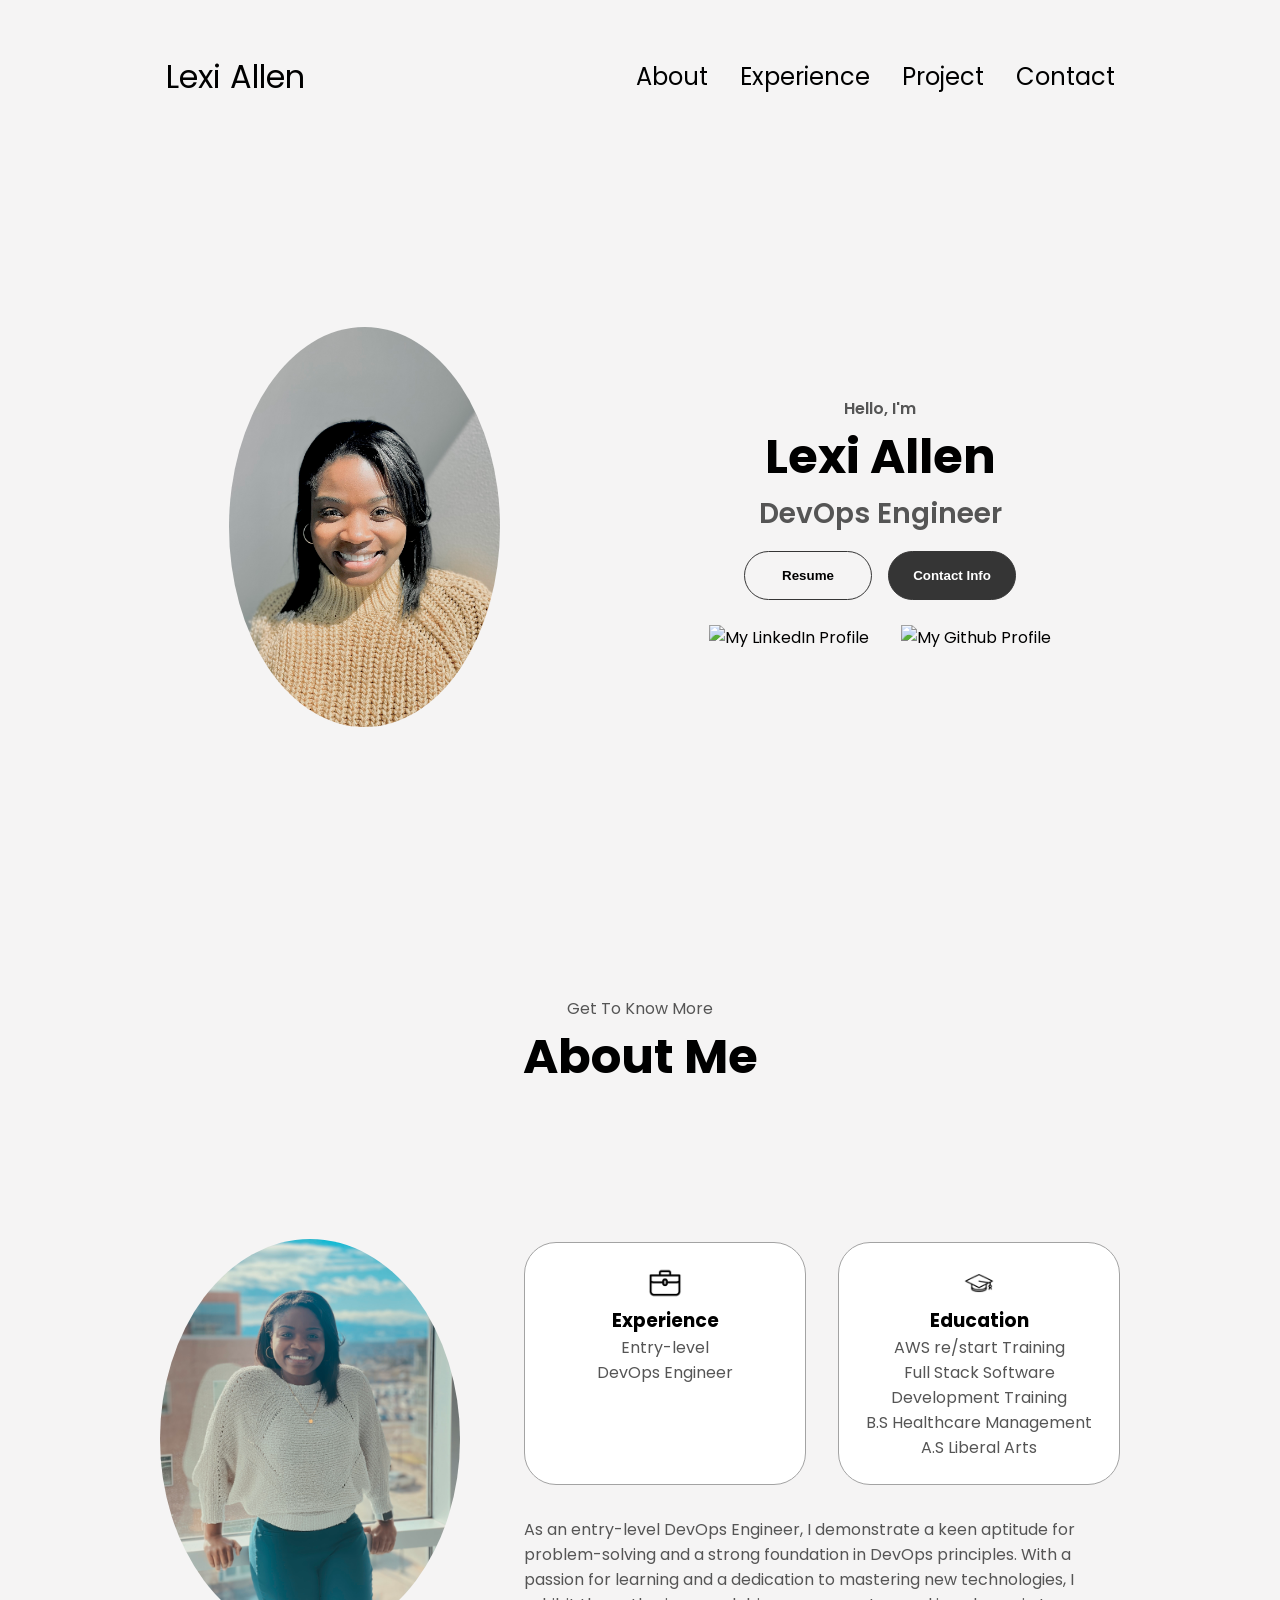
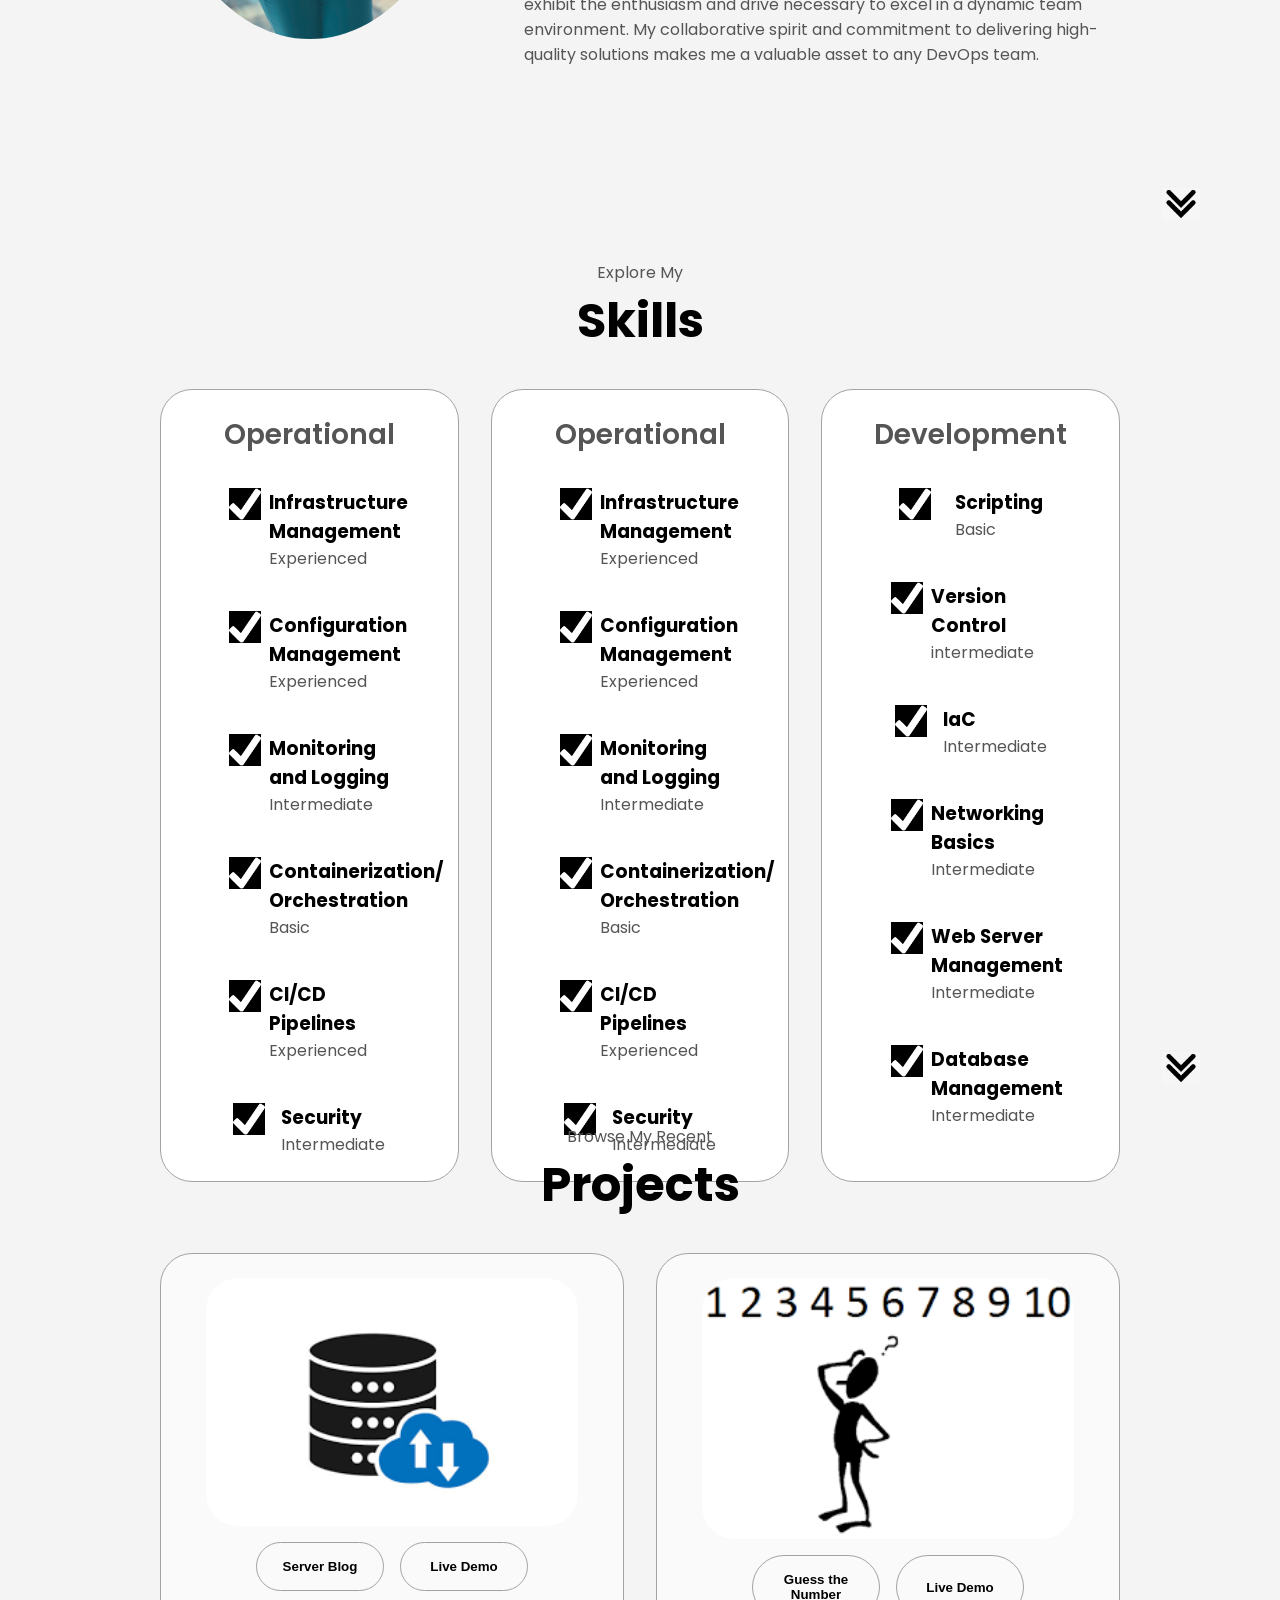
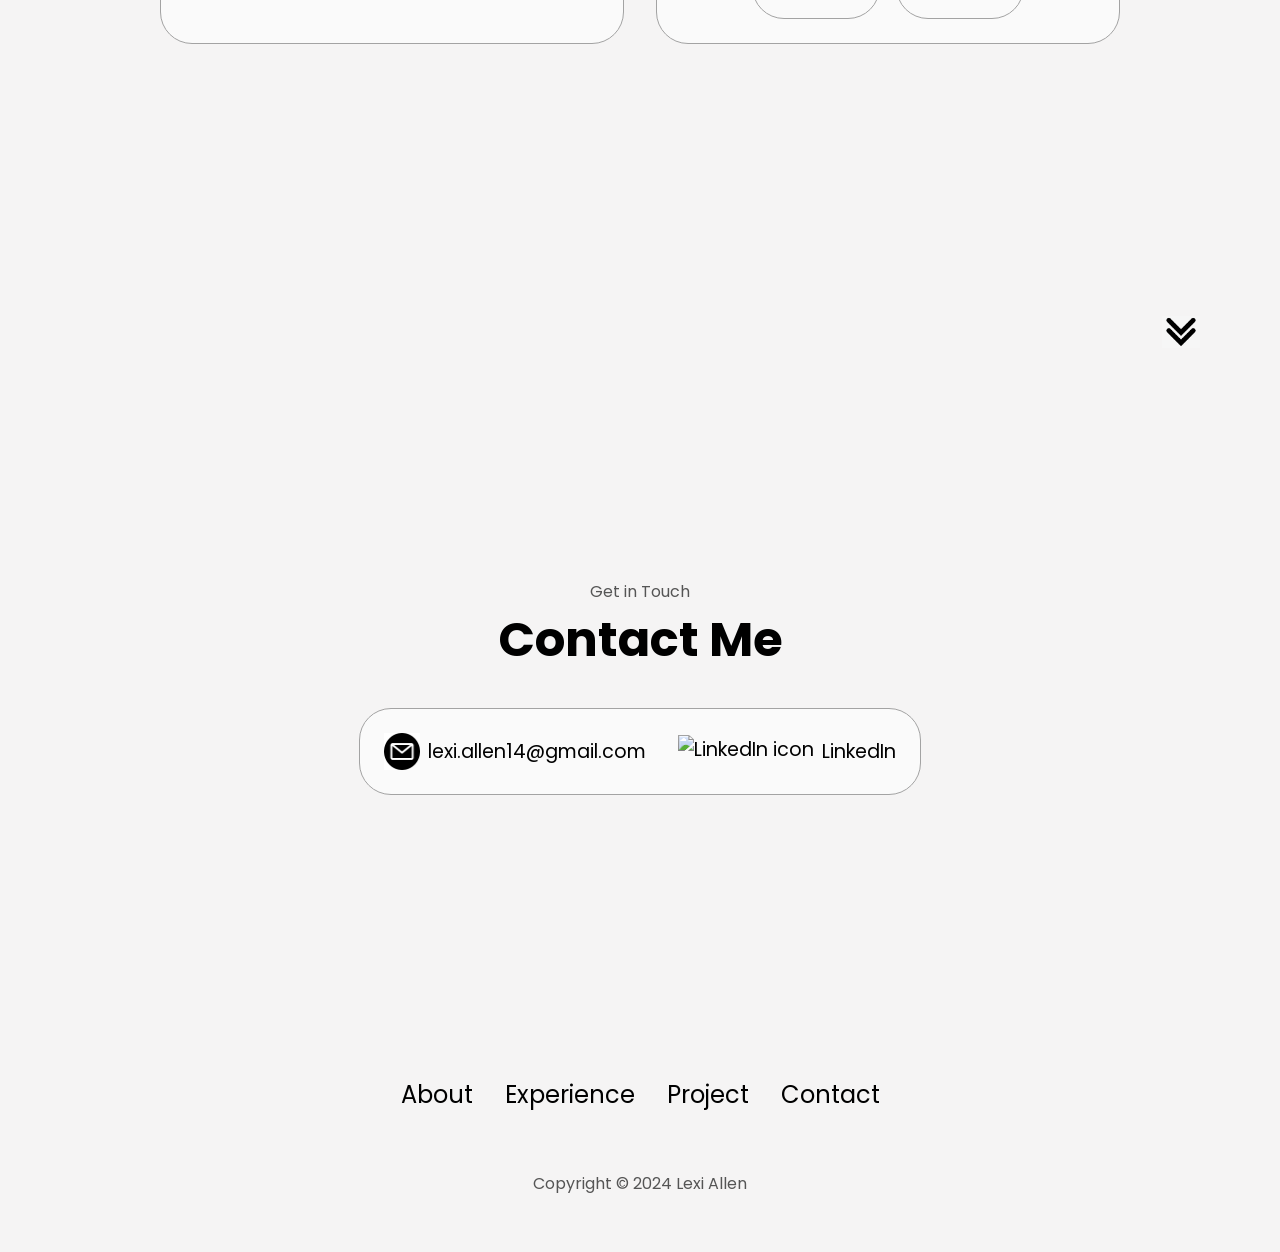
==== index.html @ 894e728f "Update index.html still updated skills" ====
<!DOCTYPE html>
<html lang="en">
<head>
    <meta charset="UTF-8">
    <meta name="viewport" content="width=device-width, initial-scale=1.0">
    <title>Lexi Portfolio</title>
    <link rel="stylesheet" href="./style.css">
    <link rel="stylesheet" href="./media-queries.css">

</head>
<body>
<nav id="desktop-nav">
    <div class="logo">Lexi Allen</div>
    <div>
        <ul class="nav-links">
            <li><a href = "#about">About</a></li>
            <li><a href = "#experience">Experience</a></li>
            <li><a href = "#projects">Project</a></li>
            <li><a href = "#contact">Contact</a></li>
        </ul>
    </div>
</nav>
<nav id="hamburger-nav">
    <div class="logo">Lexi Allen</div>
    <div class="hamburger-menu">
    <div class="hamburger-icon" onclick="toggleMenu()">
        <span></span>
        <span></span>
        <span></span>
    </div>
    <div class="menu-links">
        <li><a href = "#about" onclick ="toggleMenu()">About</a></li>
        <li><a href = "#experience" onclick ="toggleMenu()">Experience</a></li>
        <li><a href = "#projects" onclick ="toggleMenu()">Project</a></li>
        <li><a href = "#contact" onclick ="toggleMenu()">Contact</a></li>
    </div>
</nav>
<section id="profile">
    <div class="section__pic-container">
        <img src="/assets/IMG_6768.jpeg">
    </div>
    <div class = "section__text">
        <p class="section__textp1">Hello, I'm</p>
        <h1 class="title">Lexi Allen</h1>
        <p class="section__text__p2">DevOps Engineer</p>
        <div class="btn-container">
            <button class = "btn btn-color-2" onclick="window.open('/assets/Lexi%20Allen.pdf')">Resume
              </button>
              <button class = "btn btn-color-1" onclick="location.href='./#contact'">Contact Info
            </button>
        </div>
        <br>
        <div id="socials-container">
            <img src="https://upload.wikimedia.org/wikipedia/commons/thumb/c/ca/LinkedIn_logo_initials.png/640px-LinkedIn_logo_initials.png"
            alt = "My LinkedIn Profile"
            class = "icon"
            onclick="location.href='https://www.linkedin.com/in/lexi-allen-/'"/>

            <img src="https://cdn-icons-png.flaticon.com/512/25/25231.png"
            alt = "My Github Profile"
            class = "icon"
            onclick="location.href='https://github.com/lexicoder11'"/>
        </div>
    </div>
</section>
<section id="about">
    <p class="section__text__p1">Get To Know More</p>
    <h1 class = "title">About Me</h1>
    <div class="section-container">
    <div class="section__pic-container">
        <img 
           src="../assets/IMG_0774.jpg"
           alt = "Profile picture"
           class = "about-pic"
           />
    </div>
    <div class="about-details-container">
        <div class = "about-containers">
            <div class ="details-container">
                <img 
                src="../assets/experience icon.png"
                alt = "experience icon"
                class="icon"
                />
                <h3>Experience</h3>
            <p>Entry-level <br /> DevOps Engineer</p>
            </div>
            <div class="details-container">
                <img 
                src="../assets/education png.png"
                alt = "education icon"    
                class="icon"
                />
                <h3>Education</h3>
            <p>AWS re/start Training <br />Full  Stack Software Development Training <br />B.S Healthcare Management <br />A.S Liberal Arts</p>
            </div>
            </div>
            <div class = "text-container">
               <p> As an entry-level DevOps Engineer, I demonstrate a keen aptitude for problem-solving and a strong foundation in DevOps principles. With a passion for learning and a dedication to mastering new technologies, I exhibit the enthusiasm and drive necessary to excel in a dynamic team environment. My collaborative spirit and commitment to delivering high-quality solutions makes me a valuable asset to any DevOps team.
                </p>
            </div>
        </div>
    </div>
        <img src = "../assets/arrow.png"
            alt="Arrow icon"
            class = "icon arrow"
            onclick="location.href='./#experience'" />
</section>
<section id="experience">
<p class="section__text__p1">Explore My</p>
<h1 class="title">Skills</h1>
<div class="experience-details-container">
    <div class="about-containers">
        <div class="details-container">
            <h2 class="experience-sub-title">Operational</h2>
            <div class="article-container">
                <article>
                    <img src="../assets/checkmark.png" 
                    alt="Experience icon" 
                    class="icon"
                    />
                    <div>
                        <h3>Infrastructure Management</h3>
                        <p>Experienced</p>
                    </div>
                </article>
                <article>
                    <img src="../assets/checkmark.png" 
                    alt="Experience icon" 
                    class="icon"
                    />
                    <div>
                        <h3>Configuration Management</h3>
                        <p>Experienced</p>
                    </div>
                </article>
                <article>
                    <img src="../assets/checkmark.png" 
                    alt="Experience icon" 
                    class="icon"
                    />
                    <div>
                        <h3>Monitoring and Logging</h3>
                        <p>Intermediate</p>
                    </div>
                </article>
                <article>
                    <img src="../assets/checkmark.png" 
                    alt="Experience icon" 
                    class="icon"
                    />
                    <div>
                        <h3>Containerization/<br>Orchestration</h3>
                        <p>Basic</p>
                    </div>
                </article>
                <article>
                    <img src="../assets/checkmark.png" 
                    alt="Experience icon" 
                    class="icon"
                    />
                    <div>
                        <h3>CI/CD Pipelines</h3>
                        <p>Experienced</p>
                    </div>
                </article>
                <article>
                    <img src="../assets/checkmark.png" 
                    alt="Experience icon" 
                    class="icon"
                    />
                    <div>
                        <h3>Security</h3>
                        <p>Intermediate</p>
                    </div>
                </article>
            </div>
        </div>
        <div class="details-container">
            <h2 class="experience-sub-title">Operational</h2>
            <div class="article-container">
                <article>
                    <img src="../assets/checkmark.png" 
                    alt="Experience icon" 
                    class="icon"
                    />
                    <div>
                        <h3>Infrastructure Management</h3>
                        <p>Experienced</p>
                    </div>
                </article>
                <article>
                    <img src="../assets/checkmark.png" 
                    alt="Experience icon" 
                    class="icon"
                    />
                    <div>
                        <h3>Configuration Management</h3>
                        <p>Experienced</p>
                    </div>
                </article>
                <article>
                    <img src="../assets/checkmark.png" 
                    alt="Experience icon" 
                    class="icon"
                    />
                    <div>
                        <h3>Monitoring and Logging</h3>
                        <p>Intermediate</p>
                    </div>
                </article>
                <article>
                    <img src="../assets/checkmark.png" 
                    alt="Experience icon" 
                    class="icon"
                    />
                    <div>
                        <h3>Containerization/<br>Orchestration</h3>
                        <p>Basic</p>
                    </div>
                </article>
                <article>
                    <img src="../assets/checkmark.png" 
                    alt="Experience icon" 
                    class="icon"
                    />
                    <div>
                        <h3>CI/CD Pipelines</h3>
                        <p>Experienced</p>
                    </div>
                </article>
                <article>
                    <img src="../assets/checkmark.png" 
                    alt="Experience icon" 
                    class="icon"
                    />
                    <div>
                        <h3>Security</h3>
                        <p>Intermediate</p>
                    </div>
                </article>
            </div>
        </div>
        <div class="details-container">
            <h2 class="experience-sub-title">Development</h2>
            <div class="article-container">
                <article>
                    <img src="../assets/checkmark.png" 
                    alt="Experience icon" 
                    class="icon"
                    />
                    <div>
                        <h3>Scripting</h3>
                        <p>Basic</p>
                    </div>
                </article>
                <article>
                    <img src="../assets/checkmark.png" 
                    alt="Experience icon" 
                    class="icon"
                    />
                    <div>
                        <h3>Version Control</h3>
                        <p>intermediate</p>
                    </div>
                </article>
                <article>
                    <img src="../assets/checkmark.png" 
                    alt="Experience icon" 
                    class="icon"
                    />
                    <div>
                        <h3>IaC</h3>
                        <p>Intermediate</p>
                    </div>
                </article>
                <article>
                    <img src="../assets/checkmark.png" 
                    alt="Experience icon" 
                    class="icon"
                    />
                    <div>
                        <h3>Networking Basics</h3>
                        <p>Intermediate</p>
                    </div>
                </article>
                <article>
                    <img src="../assets/checkmark.png" 
                    alt="Experience icon" 
                    class="icon"
                    />
                    <div>
                        <h3>Web Server Management</h3>
                        <p>Intermediate</p>
                    </div>
                </article>
                <article>
                    <img src="../assets/checkmark.png" 
                    alt="Experience icon" 
                    class="icon"
                    />
                    <div>
                        <h3>Database Management</h3>
                        <p>Intermediate</p>
                    </div>
                </article>
            </div>
    </div>
</div>
</div>
</div>
<img src = "../assets/arrow.png"
            alt="Arrow icon"
            class = "icon arrow"
            onclick="location.href='./#projects'" 
            />
</section>
<section id="projects">
    <p class="section__text__p1">Browse My Recent</p>
    <h1 class="title">Projects</h1>
    <div class="experience-details-container">
        <div class="about-containers">
        <div class="details-container color-container">
            <div class="article-container">
                <img
                src="../assets/server.png"
                alt="Project 1"
                class="project-img"
                >
            </div>
            <h2 class="experience-sub-title project-title"></h2>
            <div class="btn-container">
                <button class="btn btn-color-2 project-btn" onclick="location.href='https://github.com/lexicoder11/server-blog'">Server Blog     
                </button>
                <button class="btn btn-color-2 project-btn" onclick="location.href='https://github.com/lexicoder11/server-blog'">Live Demo     
                </button>
            </div>
        </div> 
        <div class="details-container color-container">
            <div class="article-container">
                <img
                src="../assets/guess.png"
                alt="Project 2"
                class="project-img"
                >
            </div>
            <h2 class="experience-sub-title project-title"></h2>
            <div class="btn-container">
                <button class="btn btn-color-2 project-btn" onclick="location.href='https://github.com/lexicoder11/Guess-the-numbers.git'">Guess the Number     
                </button>
                <button class="btn btn-color-2 project-btn" onclick="location.href='https://github.com/lexicoder11/Guess-the-numbers.git'">Live Demo     
                </button>
            </div>
        </div>
    <img src = "../assets/arrow.png"
            alt="Arrow icon"
            class = "icon arrow"
            onclick="location.href='./#contact'" 
            />
</section>
<section id="contact">
    <p class="section__text__p1">Get in Touch</p>
    <h1 class="title">Contact Me</h1>
    <div class ="contact-info-upper-container">
        <div class="contact-info-container">
        <img src="../assets/email icon.png" 
        alt="Email icon" 
        class="icon contact-icon email-icon"
        />
        <p><a href="mailto:lexi.allen14@gmail.com">lexi.allen14@gmail.com</a></p>
    </div>
    <div class="contact-info-container">
        <img src="https://upload.wikimedia.org/wikipedia/commons/thumb/c/ca/LinkedIn_logo_initials.png/640px-LinkedIn_logo_initials.png" 
        alt="LinkedIn icon" 
        class="icon contact-icon"
        />
        <p><a href="'https://www.linkedin.com/in/lexi-allen-b206a4146/'">LinkedIn</a></p>
    </div>
    </div>
</section>
<footer>
    <nav>
        <div class="nav-links-container">
            <ul class="nav-links">
                <li><a href="#about">About</a></li>
                <li><a href="#experience">Experience</a></li>
                <li><a href="#projects">Project</a></li>
                <li><a href="#contact">Contact</a></li>
            </ul>

        </div>
    </nav>
    <p>Copyright &#169; 2024 Lexi Allen</p>
</footer>
    <script src="./app.js"></script>
</body>
</html>
---- style.css ----
@import url('https://fonts.googleapis.com/css2?family=Poppins:wght@300;400;500;600&display=swap');

body {
    background: rgb(245, 244, 244);
}

* {
    margin: 0;
    padding: 0;
}


body {
    font-family:'Poppins', sans-serif; ;
}

html {
    scroll-behavior: smooth;
}

p {
    color: rgb(85, 85, 85);
}

/* Transition */

a,
.btn {
    transition: all 300ms ease;
}

nav, 
.nav-links {
    display: flex;
}

nav {
    justify-content: space-around;
    align-items: center;
    height: 17vh;
}
.nav-links {
    gap: 2rem;
    list-style: none;
    font-size: 1.5rem;
}

a {
    color: black;
    text-decoration: none;
    text-decoration: white;
}

a:hover {
    color: grey;
    text-decoration: underline;
    text-underline-offset: 1rem;
    text-decoration-color: rgb(181, 181, 181);
}

.logo {
    font-size: 2rem;
}

.logo:hover {
    cursor: default;
}

/* Menu */

#hamburger-nav {
    display: none;
}

.hamburger-menu {
    position: relative;
    display: inline-block;
}

.hamburger-icon {
    display: flex;
    flex-direction: column;
    justify-content: space-between;
    height: 24px;
    width: 30px;
    cursor: pointer;
}

.hamburger-icon span {
    width: 100%;
    height: 2px;
    background-color: black;
    transition: all 0.3 ease-in-out;
}

.menu-links {
    position: absolute;
    top: 100%;
    right: 0;
    background-color: white;
    width: fit-content;
    max-height: 0;
    overflow: hidden;
    transition: all 0.3 ease-in-out;
}

.menu-links a {
    display: block;
    padding: 10px;
    text-align: center;
    font-size: 1.5rem;
    color: black;
    text-decoration: none;
    transition: all 03 ease-in-out;
}

.menu-links li {
    list-style: none;
}

.menu-links.open {
    max-height: 300px;
}

.hamburger-icon.open span:first-child {
    transform: rotate(45deg) translate(10px, 5px);
}
.hamburger-icon.open span:nth-child(2) {
   opacity: 0;
}
.hamburger-icon.open span:last-child {
    transform: rotate(-45deg) translate(10px, -5px);
}
.hamburger-icon span:first-child {
    transform: none;
}
.hamburger-icon span:first-child {
    opacity: 1;
}
.hamburger-icon span:first-child {
    transform: none;
}

/* SECTION */

section {
    height: 96vh;
    margin: 0 10rem;
    box-sizing: border-box;
    min-height: fit-content;
}

.section-container {
    display: flex;
}

/* Profile Section */

#profile {
    display: flex;
    justify-content: center;
    gap: 5rem;
    height: 75vh;
    align-items: center;
    flex-wrap: wrap;
}

.section__pic-container {
    display: flex;
    height: 60%;
   
    margin-right: 20%;
}
.section__pic-container img {
    border-radius: 50%; 
    
}
.section__text{
    align-self: center;
    text-align: center;
}

.section__text p {
    font-weight: 600;
}

.section__text__p1 {
    text-align: center;
}

.section__text__p2 {
    font-size: 1.75rem;
    margin-bottom: 1rem;
}

.title {
    font-size: 3rem;
    text-align: center;
}

#socials-container {
    display: flex;
    justify-content: center;
    gap: 2rem;
}


/* ICONS */

.icon {
    cursor: pointer;
    height: 2rem;
}

/* Buttons */

.btn-container {
    display: flex;
    justify-content: center;
    gap: 1rem;
}

.btn {
    font-weight: 600;
    transition: all 300ms ease;
    padding: 1rem;
    width: 8rem;
    border-radius: 2rem;
}

.btn-color-1,
.btn-color-2 {
    border: rgb(53, 53, 53) 0.1rem solid;
}

.btn-color-1:hover,
.btn-color-2:hover {
    cursor: pointer;
}

.btn-color-1,
.btn-color-2:hover {
    background: rgb(53, 53, 53);
    color: white;
}

.btn-color-1:hover{
    background: rgb(0, 0, 0);
}

.btn-color-2 {
    background: none;
}

.btn-color-2:hover {
    border: rgb(255, 255, 255) 0.1rem solid;
}

.btn-container {
    gap: 1rem;
}

/* ABOUT */

#about {
    position: relative;
}

.about-containers {
    gap: 2rem;
    margin-bottom: 2rem;
    margin-top:  2rem;
}

.about-details-container {
    justify-content: center;
    flex-direction: column;
}

.about-containers,
.about-details-container {
    display: flex;
 }

 .about-pic {
    border-radius: 2rem;
 }

 .arrow {
    position: absolute;
    right: -5rem;
    bottom: 2.5rem;
 }

 .details-container {
    padding: 1.5rem;
    flex: 1;
    background: white;
    border-radius: 2rem;
    border: rgb(53, 53, 53) 0.1rem solid;
    border-color: rgb(163, 163, 163);
    text-align: center;
 }

 .section-container {
    gap: 4rem;
    height: 80%
 }

 .section__pic-container {
    height: 400px;
    width: 400px;
    margin: auto 0;
 }

 /* Experience */

 #experience {
    position: relative;
 }

 .experience-sub-title {
    color: rgb(85, 85, 85);
    font-weight: 600;
    font-size: 1.75rem;
    margin-bottom: 2rem;
 }

 .experience-details-container {
    display: flex;
    justify-content: center;
    flex-direction: column;
 }

 .article-container {
    display: flex;
    text-align: initial;
    flex-wrap: wrap;
    flex-direction: row;
    gap: 2.5rem;
    justify-content: space-around;
 }

 article {
    display: flex;
    width: 10rem;
    justify-content: space-around;
    gap: 0.5rem;
 }

article .icon {
    cursor: default;
}

/* Projects */

#projects {
    position: relative;
}

.color-container {
    border-color: rgb(163, 163, 163);
    background-color: rgb(250,250,250);
}

.project-img {
    border-radius: 2rem;
    width: 90%;
    height: 90%;
}

.project-title {
    margin: 1rem;
    color: black;
}

.project-btn {
    color:black;
    border-color: rgb(163,163,163);
}

/* Contact */

#contact {
    display: flex;
    justify-content: center;
    flex-direction: column;
    height: 70vh;
}

.contact-info-upper-container {
    display: flex;
    justify-content: center;
    border-radius: 2rem;
    border: rgb(53,53,53) 0.1rem solid;
    border-color: rgb(163 , 163, 163);
    background: rgb(250, 250, 250);
    margin: 2rem auto;
    padding: 0.5rem;
}

.contact-info-container {
    display: flex;
    align-items: center;
    justify-content: center;
    gap: 0.5rem;
    margin: 1rem;
}

.contact-info-container {
    font-size: larger;
}

.contact-icon {
    cursor: default;
}

.email-icon {
    height: 2.3rem;
}

/* Footer */

footer {
    height: 26vh;
    margin: 0 1rem;
}

footer p {
    text-align: center;
}
---- media-queries.css ----
@media screen and (max-width: 1400px) {
    #profile {
        height: 83vh;
        margin-bottom: 6rem;
    }
    .about-containers {
        flex-wrap: wrap;
    }
}



@media screen and (max-width: 1200px) {
    #desktop-nav {
        display: none;
    }
    #hamburger-nav {
        display: flex;
    }
    #experience, 
    .experience-details-container {
        margin-top: 2rem;
    }
    #profile, .section-container {
        display: block;
    }
    .arrow {
        display: none;
    }
    section,
    .section-container {
        height: fit-content;
    }
    section {
        margin: 0 5%;
    }
    .section__pic-container {
        width: 275px;
        height: 275px;
        margin: 0 auto 2rem;
    }
    .about-containers {
        margin-top: 0;
    }
}


@media screen and (max-width: 600px) {
    #contact, footer {
        height: 40vh;
    }
    #profile {
        height: 83vh;
        margin-bottom: 0;
    }
    article {
        font-size: 1rem;
    }
    footer nav {
        height: fit-content;
        margin-bottom: 2rem;
    }
    .about-containers, 
    .contact-info-upper-container, 
    .btn-container{
        flex-wrap: wrap;
    }
    .contact-info-container {
        margin: 0;
    }
    .contact-info-container p, 
    .nav-links li a {
        font-size: 1rem;
    }
    .experience-sub-title {
        font-size: 1.5rem;
    }
    .logo {
        font-size: 1.5rem;
    }
    .nav-links {
        flex-direction: column;
        gap: 0.5rem;
        text-align: center;
    }
    .section__pic-container {
        width: auto;
        height: 46vw;
        justify-content: center;
    }
    .ssection__text__p2 {
        font-size: 1.25rem;
    }
    .title {
        font-size: 2rem;
    }
    .text-container {
        text-align: justify;
    }
}
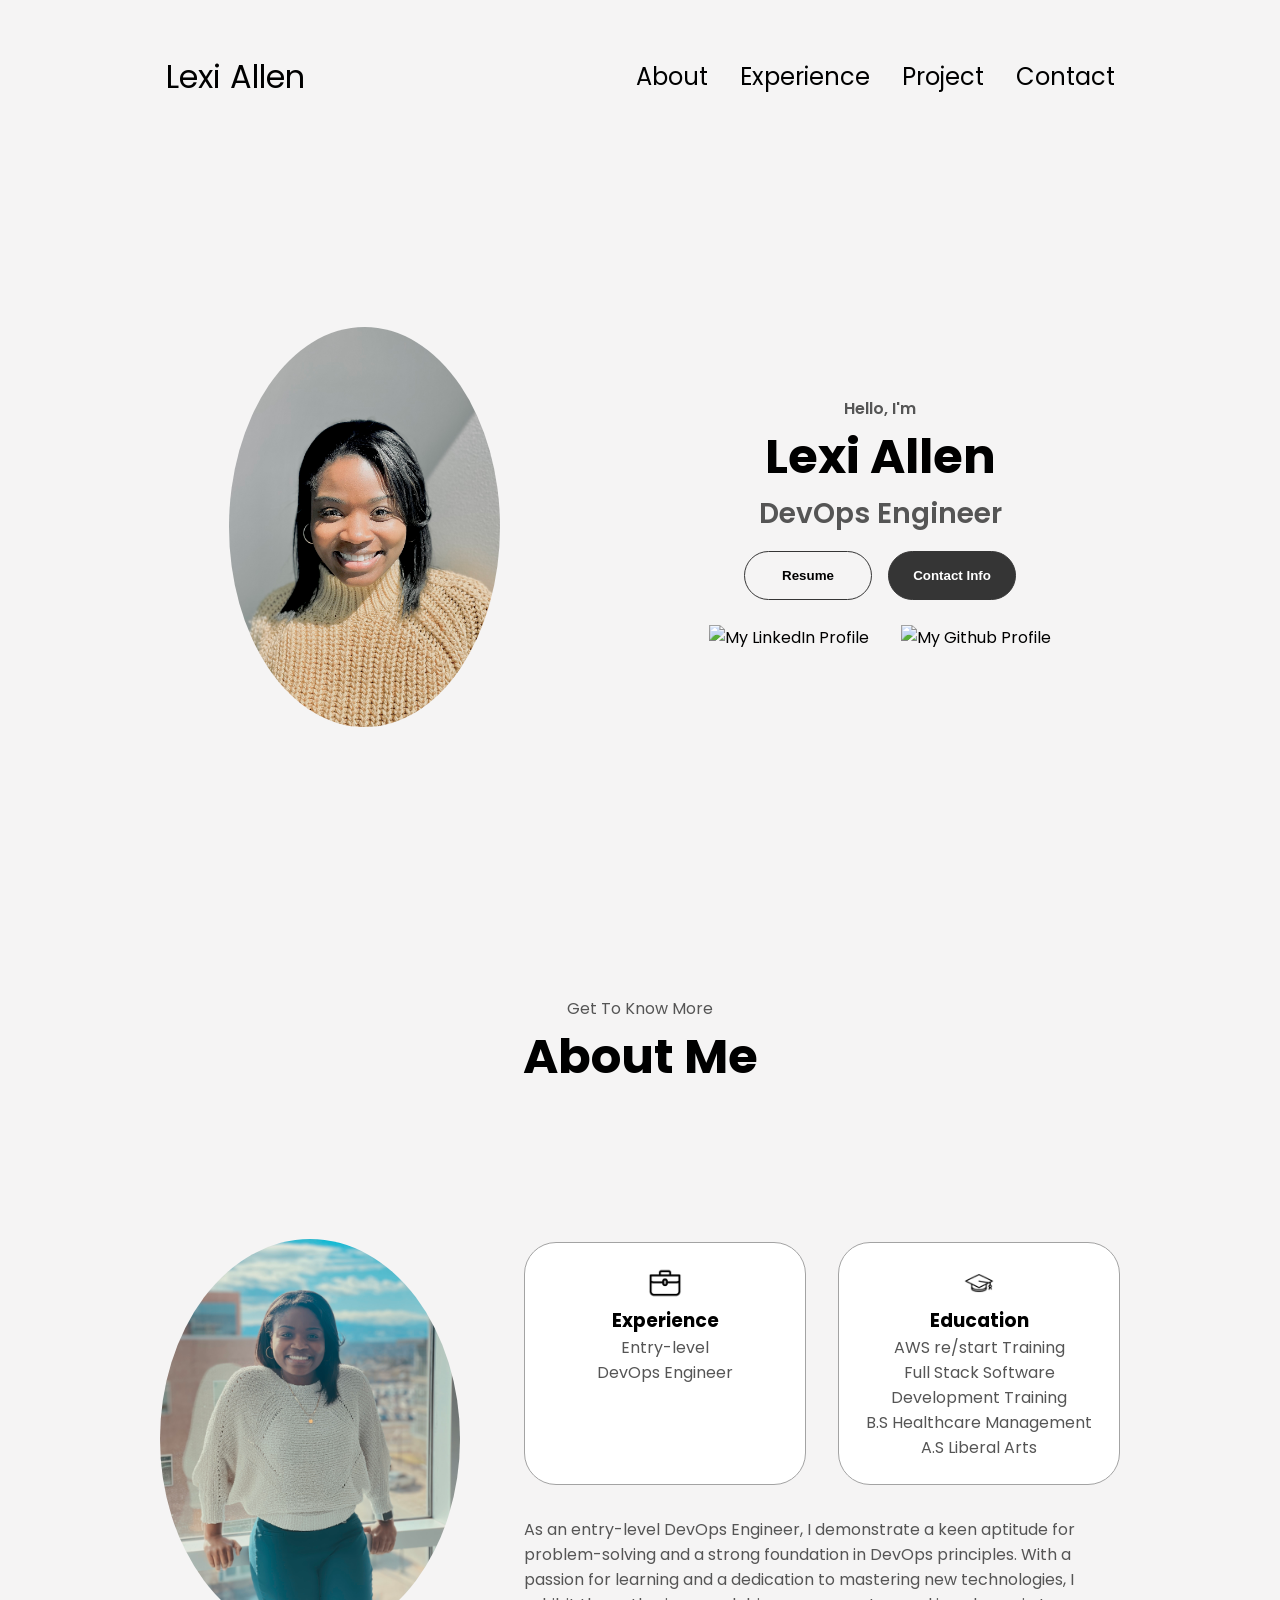
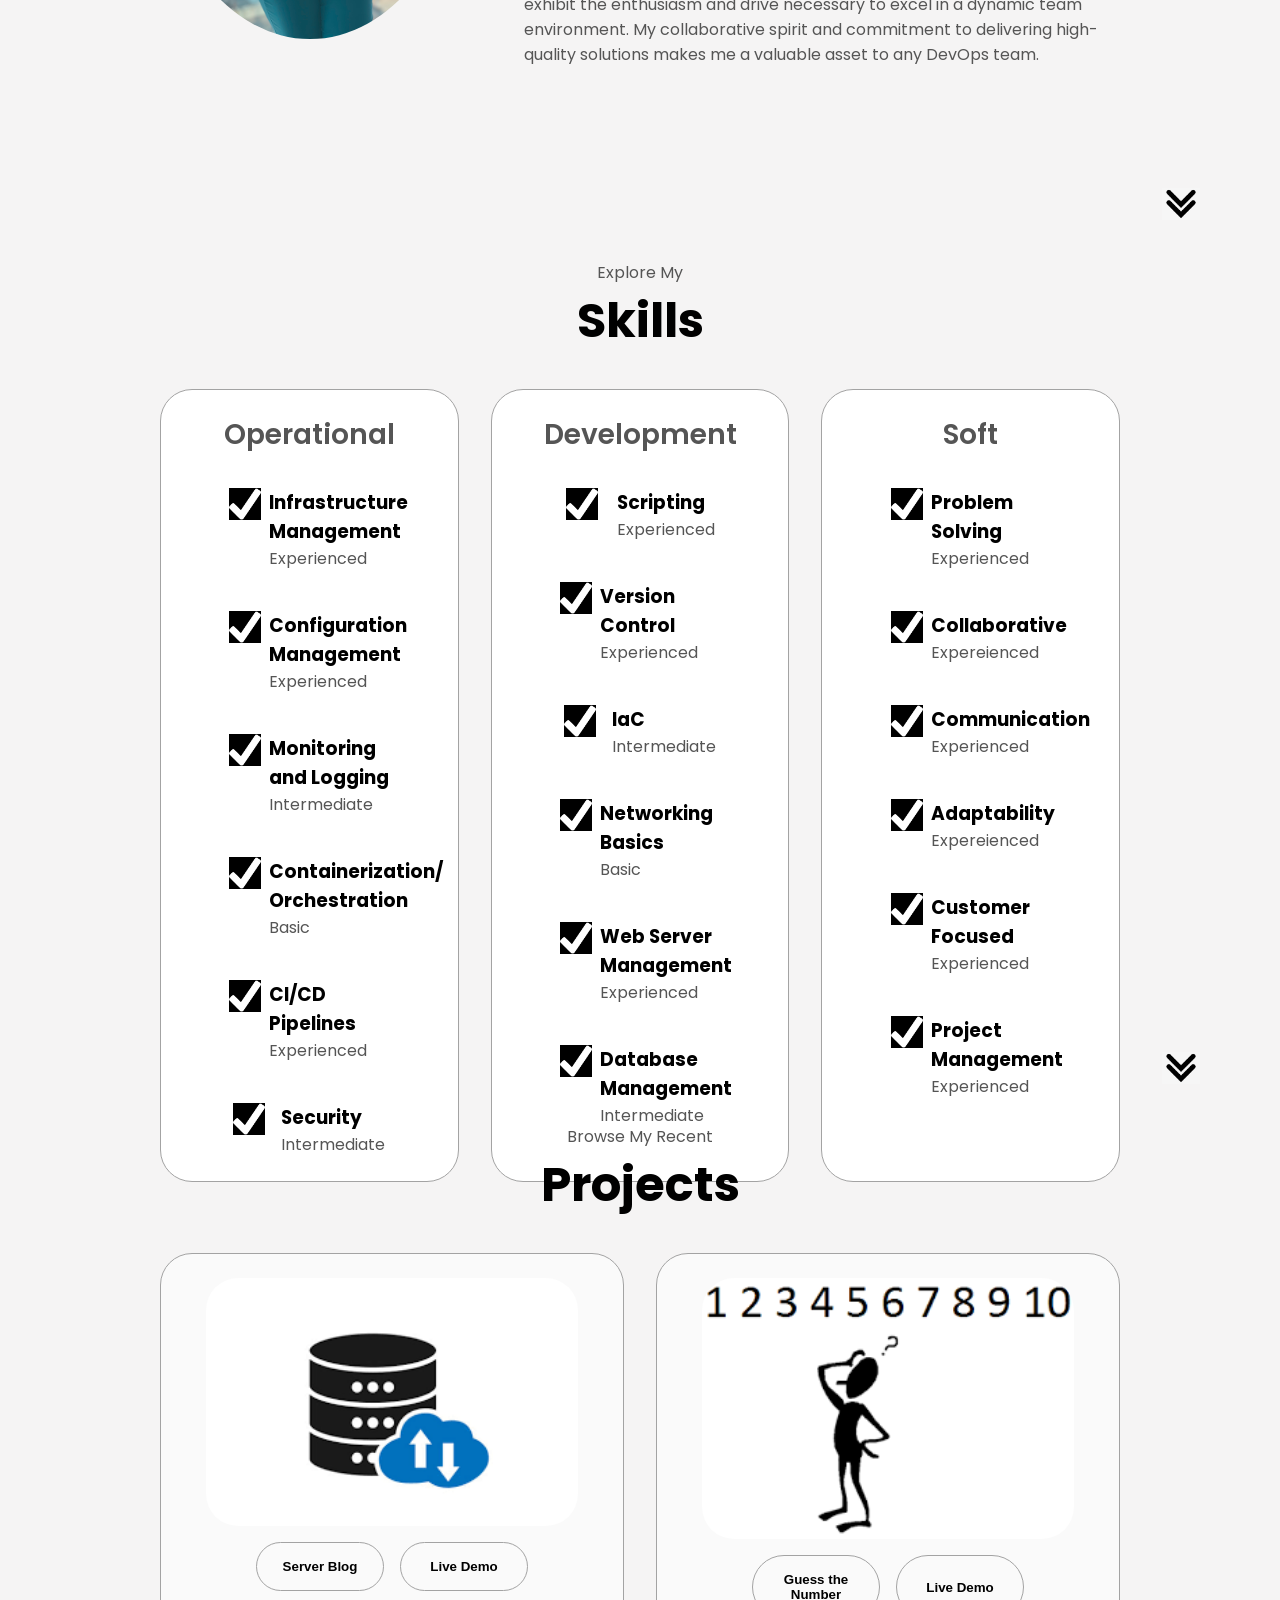
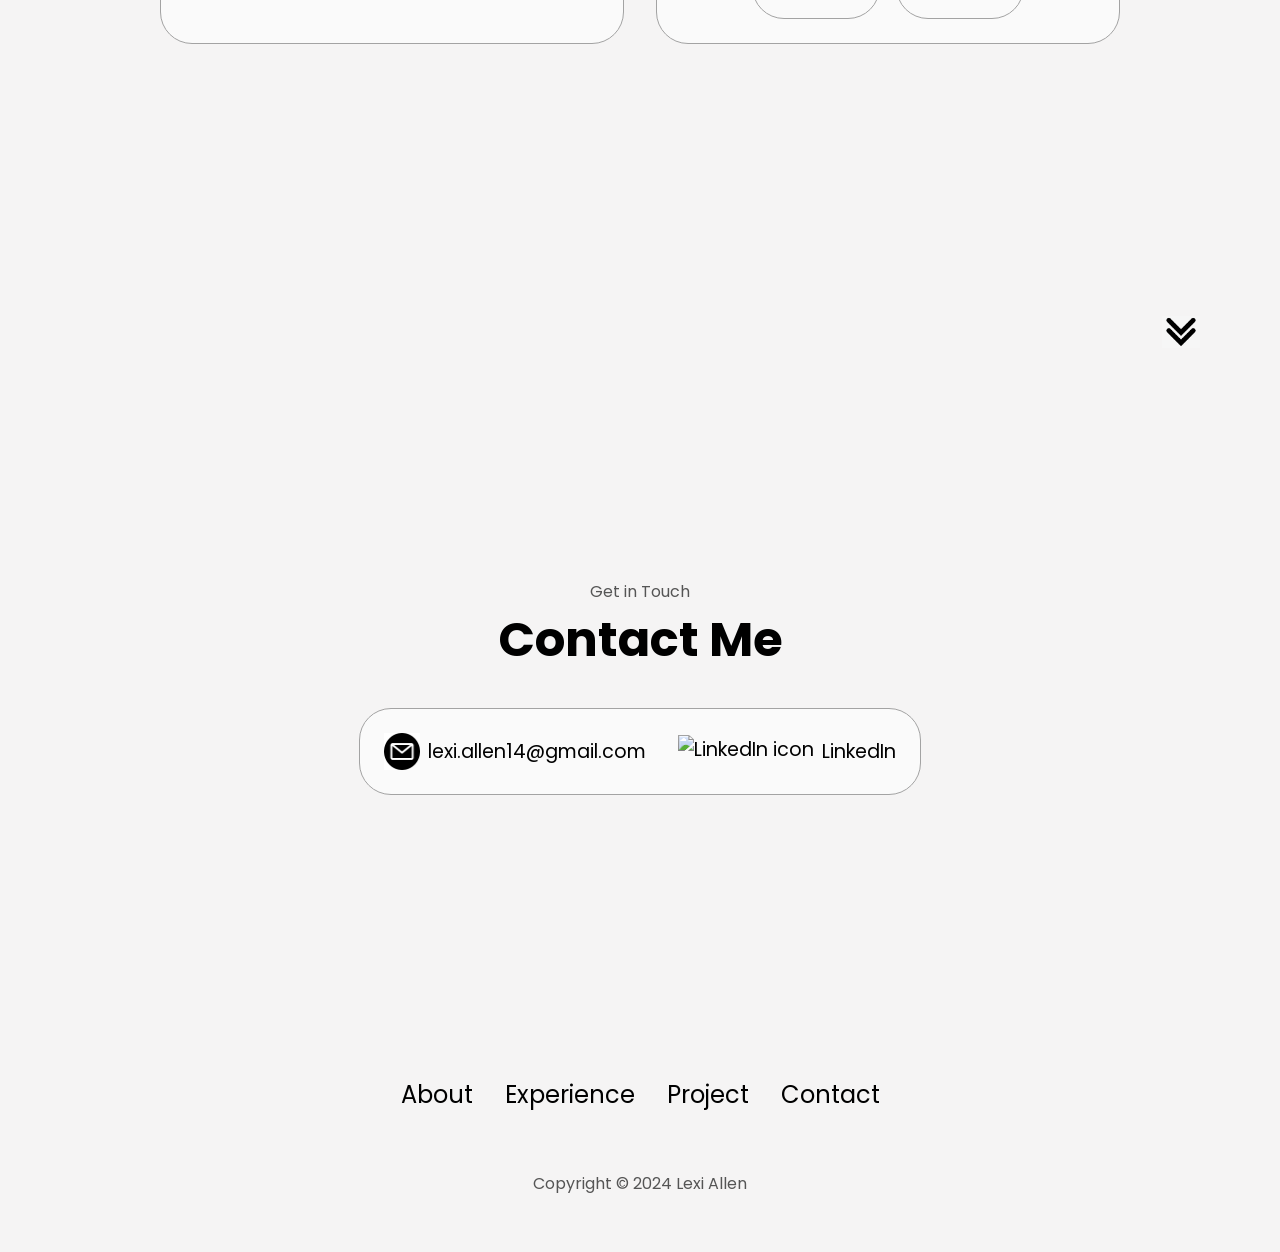
==== commit 45489b38: "Update index.html Skills completed" ====
--- a/index.html
+++ b/index.html
@@ -177,71 +177,6 @@
             </div>
         </div>
         <div class="details-container">
-            <h2 class="experience-sub-title">Operational</h2>
-            <div class="article-container">
-                <article>
-                    <img src="../assets/checkmark.png" 
-                    alt="Experience icon" 
-                    class="icon"
-                    />
-                    <div>
-                        <h3>Infrastructure Management</h3>
-                        <p>Experienced</p>
-                    </div>
-                </article>
-                <article>
-                    <img src="../assets/checkmark.png" 
-                    alt="Experience icon" 
-                    class="icon"
-                    />
-                    <div>
-                        <h3>Configuration Management</h3>
-                        <p>Experienced</p>
-                    </div>
-                </article>
-                <article>
-                    <img src="../assets/checkmark.png" 
-                    alt="Experience icon" 
-                    class="icon"
-                    />
-                    <div>
-                        <h3>Monitoring and Logging</h3>
-                        <p>Intermediate</p>
-                    </div>
-                </article>
-                <article>
-                    <img src="../assets/checkmark.png" 
-                    alt="Experience icon" 
-                    class="icon"
-                    />
-                    <div>
-                        <h3>Containerization/<br>Orchestration</h3>
-                        <p>Basic</p>
-                    </div>
-                </article>
-                <article>
-                    <img src="../assets/checkmark.png" 
-                    alt="Experience icon" 
-                    class="icon"
-                    />
-                    <div>
-                        <h3>CI/CD Pipelines</h3>
-                        <p>Experienced</p>
-                    </div>
-                </article>
-                <article>
-                    <img src="../assets/checkmark.png" 
-                    alt="Experience icon" 
-                    class="icon"
-                    />
-                    <div>
-                        <h3>Security</h3>
-                        <p>Intermediate</p>
-                    </div>
-                </article>
-            </div>
-        </div>
-        <div class="details-container">
             <h2 class="experience-sub-title">Development</h2>
             <div class="article-container">
                 <article>
@@ -251,7 +186,7 @@
                     />
                     <div>
                         <h3>Scripting</h3>
-                        <p>Basic</p>
+                        <p>Experienced</p>
                     </div>
                 </article>
                 <article>
@@ -261,7 +196,7 @@
                     />
                     <div>
                         <h3>Version Control</h3>
-                        <p>intermediate</p>
+                        <p>Experienced</p>
                     </div>
                 </article>
                 <article>
@@ -281,7 +216,7 @@
                     />
                     <div>
                         <h3>Networking Basics</h3>
-                        <p>Intermediate</p>
+                        <p>Basic</p>
                     </div>
                 </article>
                 <article>
@@ -291,7 +226,7 @@
                     />
                     <div>
                         <h3>Web Server Management</h3>
-                        <p>Intermediate</p>
+                        <p>Experienced</p>
                     </div>
                 </article>
                 <article>
@@ -302,6 +237,71 @@
                     <div>
                         <h3>Database Management</h3>
                         <p>Intermediate</p>
+                    </div>
+                </article>
+            </div>
+        </div>
+        <div class="details-container">
+            <h2 class="experience-sub-title">Soft</h2>
+            <div class="article-container">
+                <article>
+                    <img src="../assets/checkmark.png" 
+                    alt="Experience icon" 
+                    class="icon"
+                    />
+                    <div>
+                        <h3>Problem Solving</h3>
+                        <p>Experienced</p>
+                    </div>
+                </article>
+                <article>
+                    <img src="../assets/checkmark.png" 
+                    alt="Experience icon" 
+                    class="icon"
+                    />
+                    <div>
+                        <h3>Collaborative</h3>
+                        <p>Expereienced</p>
+                    </div>
+                </article>
+                <article>
+                    <img src="../assets/checkmark.png" 
+                    alt="Experience icon" 
+                    class="icon"
+                    />
+                    <div>
+                        <h3>Communication</h3>
+                        <p>Experienced</p>
+                    </div>
+                </article>
+                <article>
+                    <img src="../assets/checkmark.png" 
+                    alt="Experience icon" 
+                    class="icon"
+                    />
+                    <div>
+                        <h3>Adaptability</h3>
+                        <p>Expereienced</p>
+                    </div>
+                </article>
+                <article>
+                    <img src="../assets/checkmark.png" 
+                    alt="Experience icon" 
+                    class="icon"
+                    />
+                    <div>
+                        <h3>Customer Focused</h3>
+                        <p>Experienced</p>
+                    </div>
+                </article>
+                <article>
+                    <img src="../assets/checkmark.png" 
+                    alt="Experience icon" 
+                    class="icon"
+                    />
+                    <div>
+                        <h3>Project Management</h3>
+                        <p>Experienced</p>
                     </div>
                 </article>
             </div>
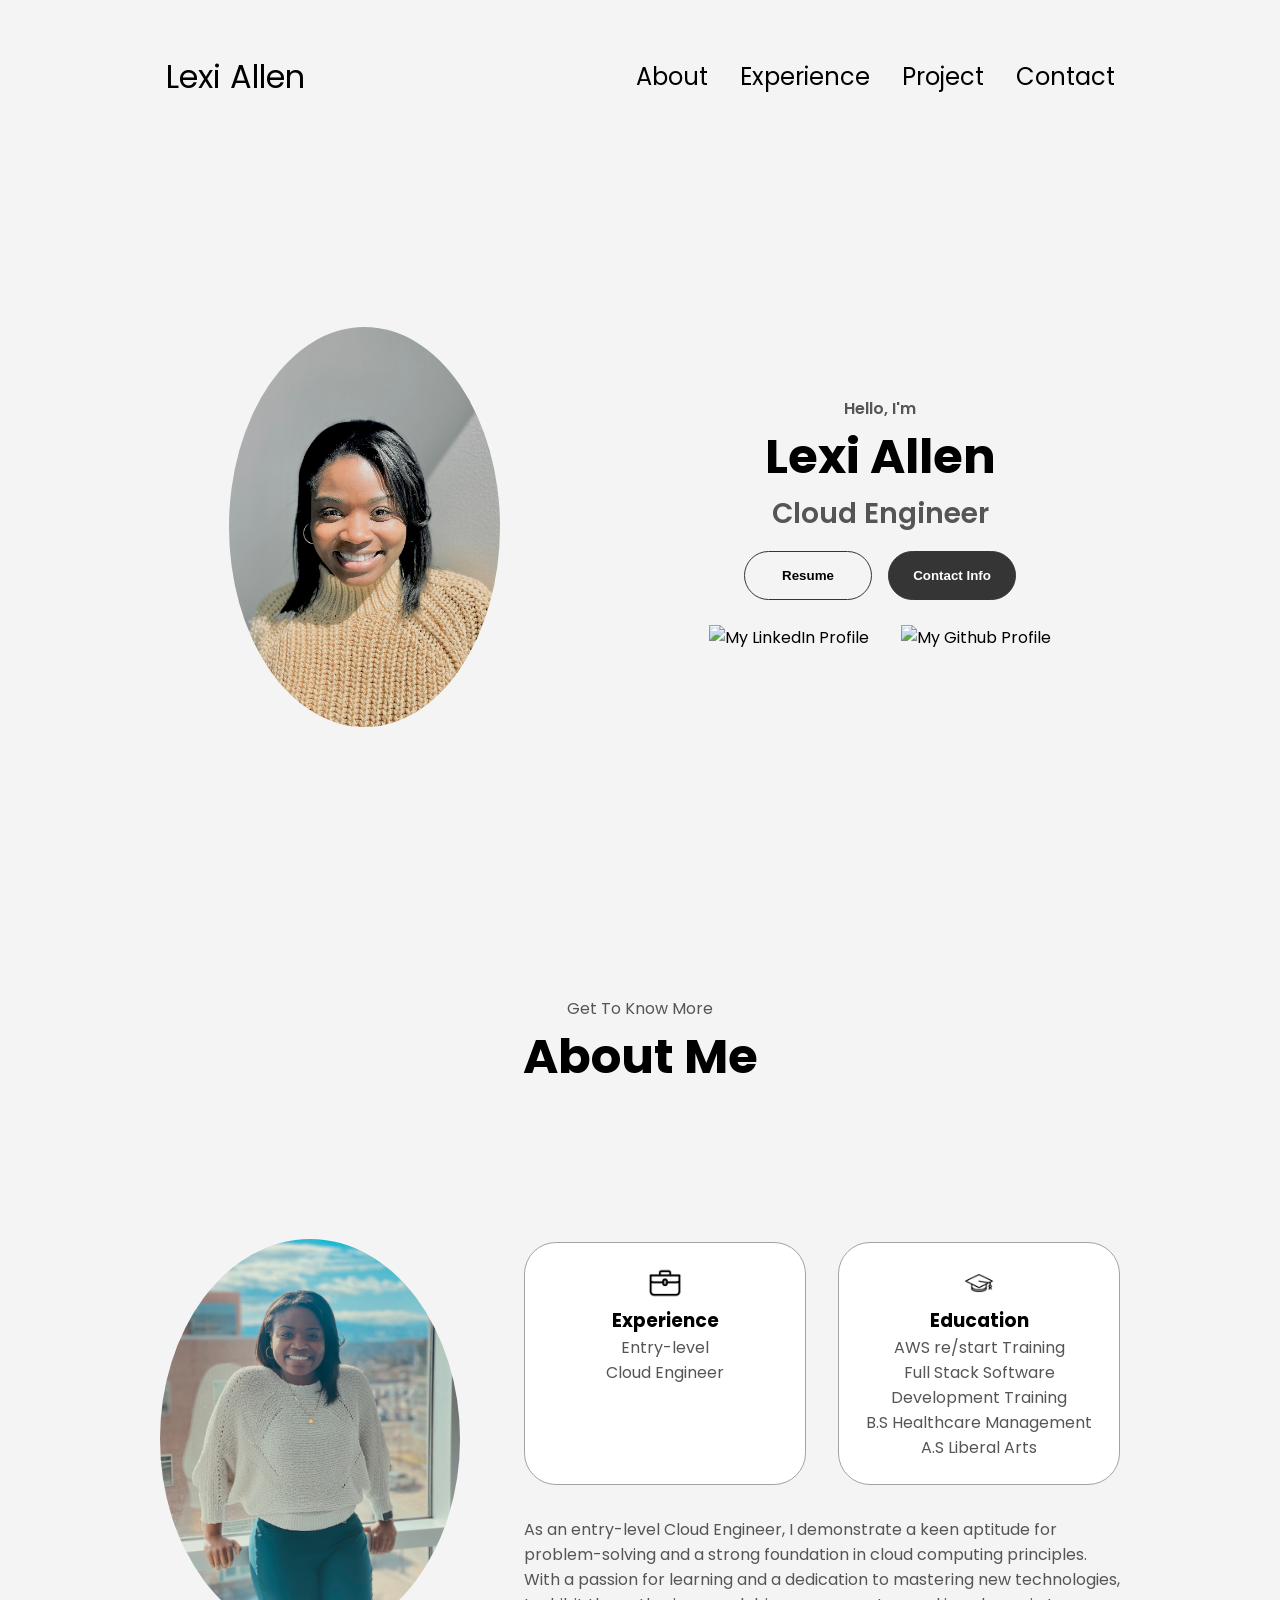
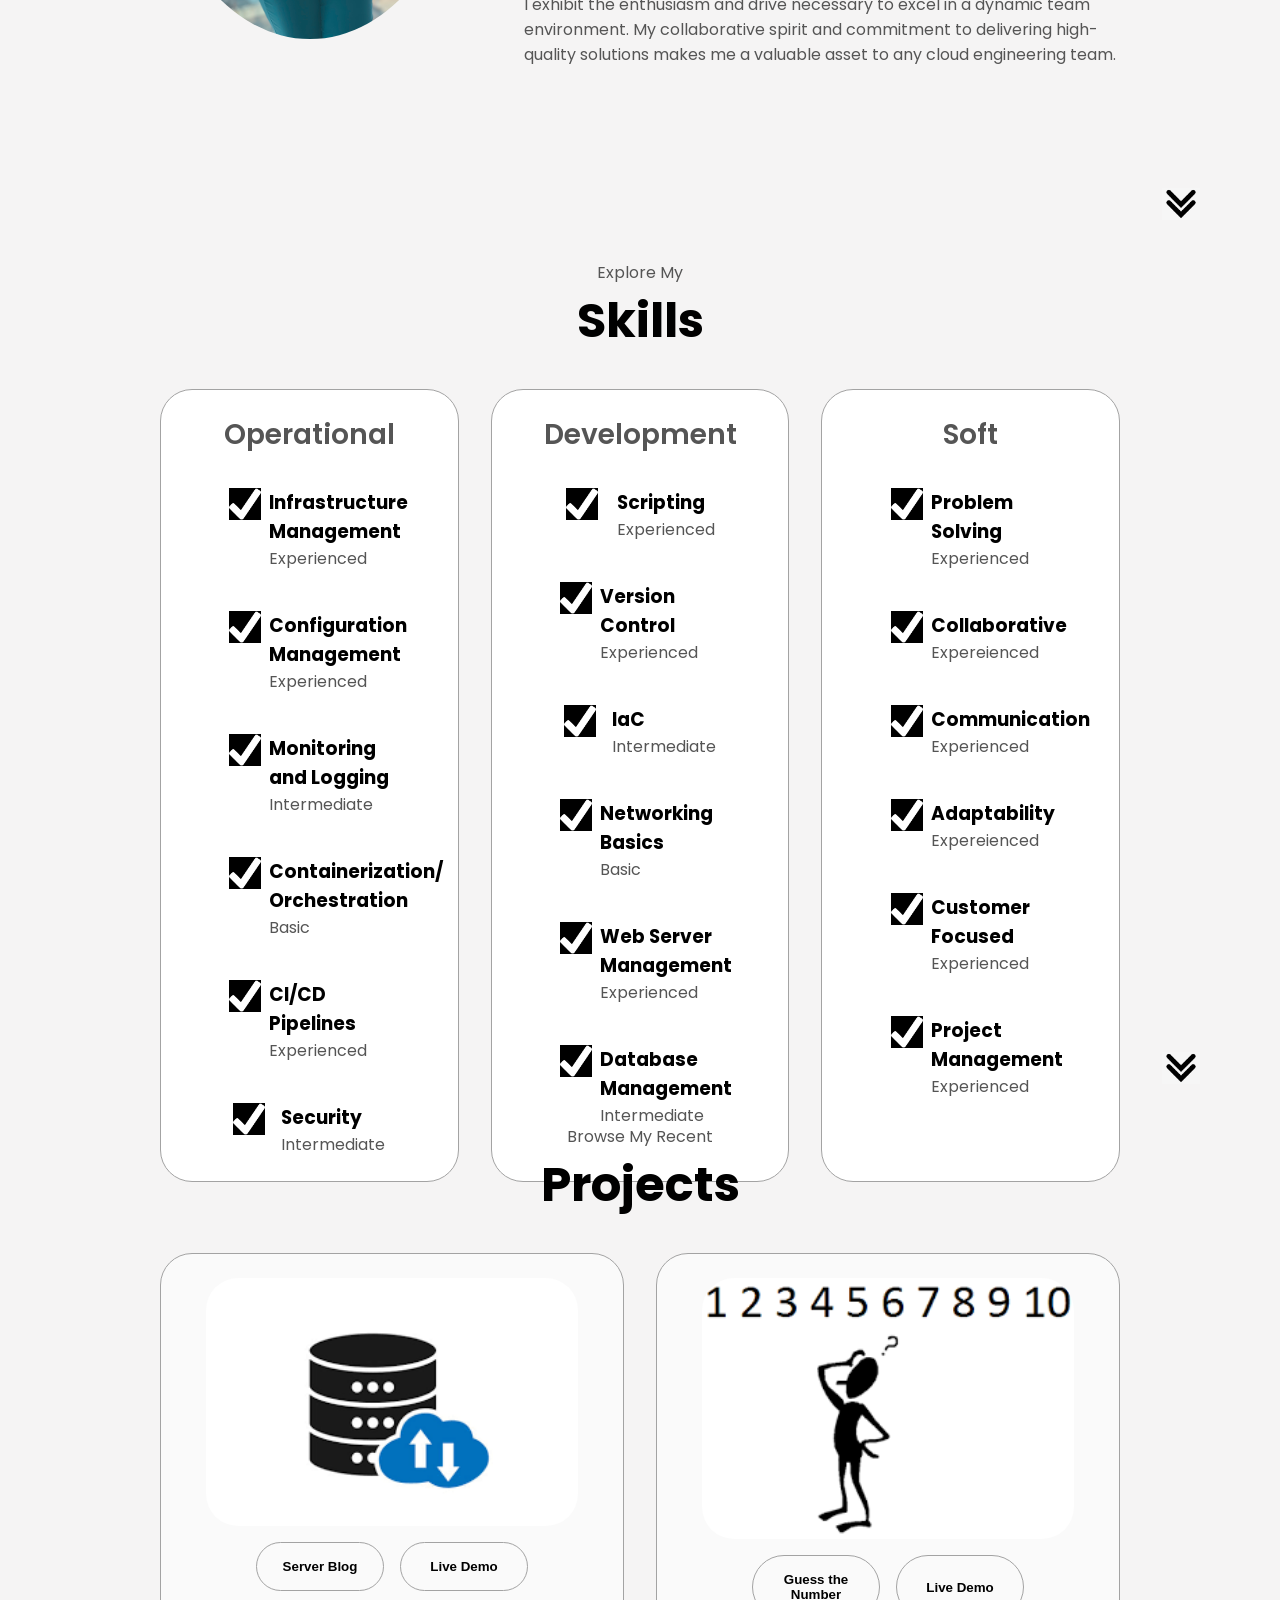
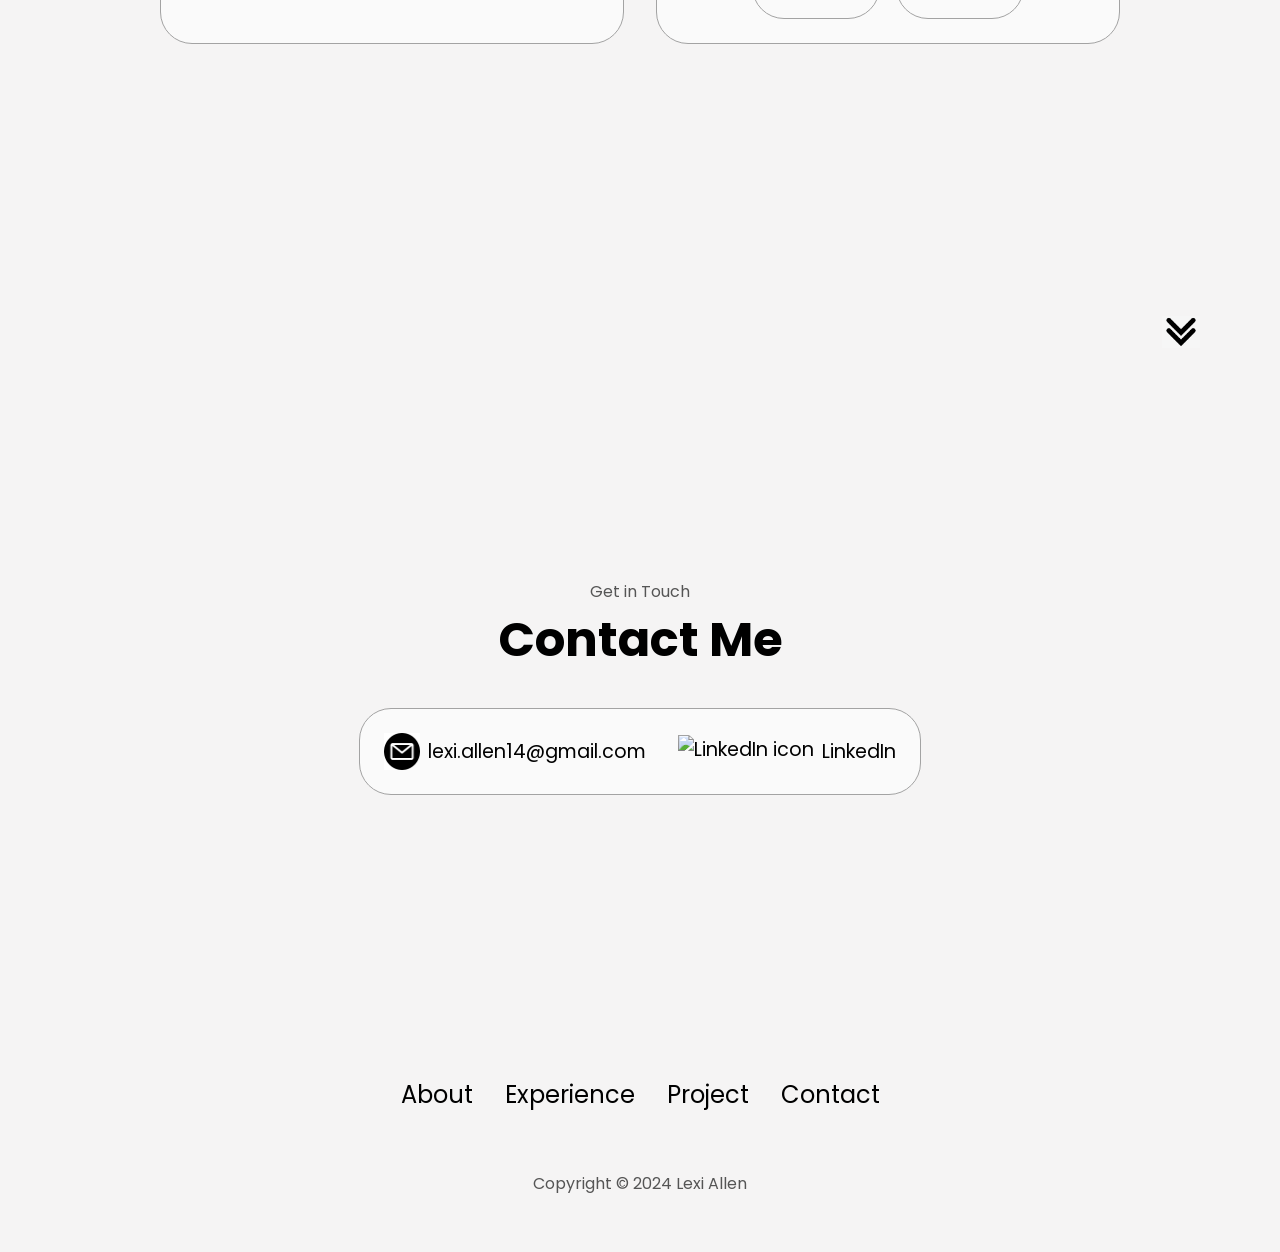
==== commit 1357b982: "Update index.html cloud engineer focused" ====
--- a/index.html
+++ b/index.html
@@ -42,7 +42,7 @@
     <div class = "section__text">
         <p class="section__textp1">Hello, I'm</p>
         <h1 class="title">Lexi Allen</h1>
-        <p class="section__text__p2">DevOps Engineer</p>
+        <p class="section__text__p2">Cloud Engineer</p>
         <div class="btn-container">
             <button class = "btn btn-color-2" onclick="window.open('/assets/Lexi%20Allen.pdf')">Resume
               </button>
@@ -83,7 +83,7 @@
                 class="icon"
                 />
                 <h3>Experience</h3>
-            <p>Entry-level <br /> DevOps Engineer</p>
+            <p>Entry-level <br /> Cloud Engineer</p>
             </div>
             <div class="details-container">
                 <img 
@@ -96,7 +96,7 @@
             </div>
             </div>
             <div class = "text-container">
-               <p> As an entry-level DevOps Engineer, I demonstrate a keen aptitude for problem-solving and a strong foundation in DevOps principles. With a passion for learning and a dedication to mastering new technologies, I exhibit the enthusiasm and drive necessary to excel in a dynamic team environment. My collaborative spirit and commitment to delivering high-quality solutions makes me a valuable asset to any DevOps team.
+               <p> As an entry-level Cloud Engineer, I demonstrate a keen aptitude for problem-solving and a strong foundation in cloud computing principles. With a passion for learning and a dedication to mastering new technologies, I exhibit the enthusiasm and drive necessary to excel in a dynamic team environment. My collaborative spirit and commitment to delivering high-quality solutions makes me a valuable asset to any cloud engineering team.
                 </p>
             </div>
         </div>
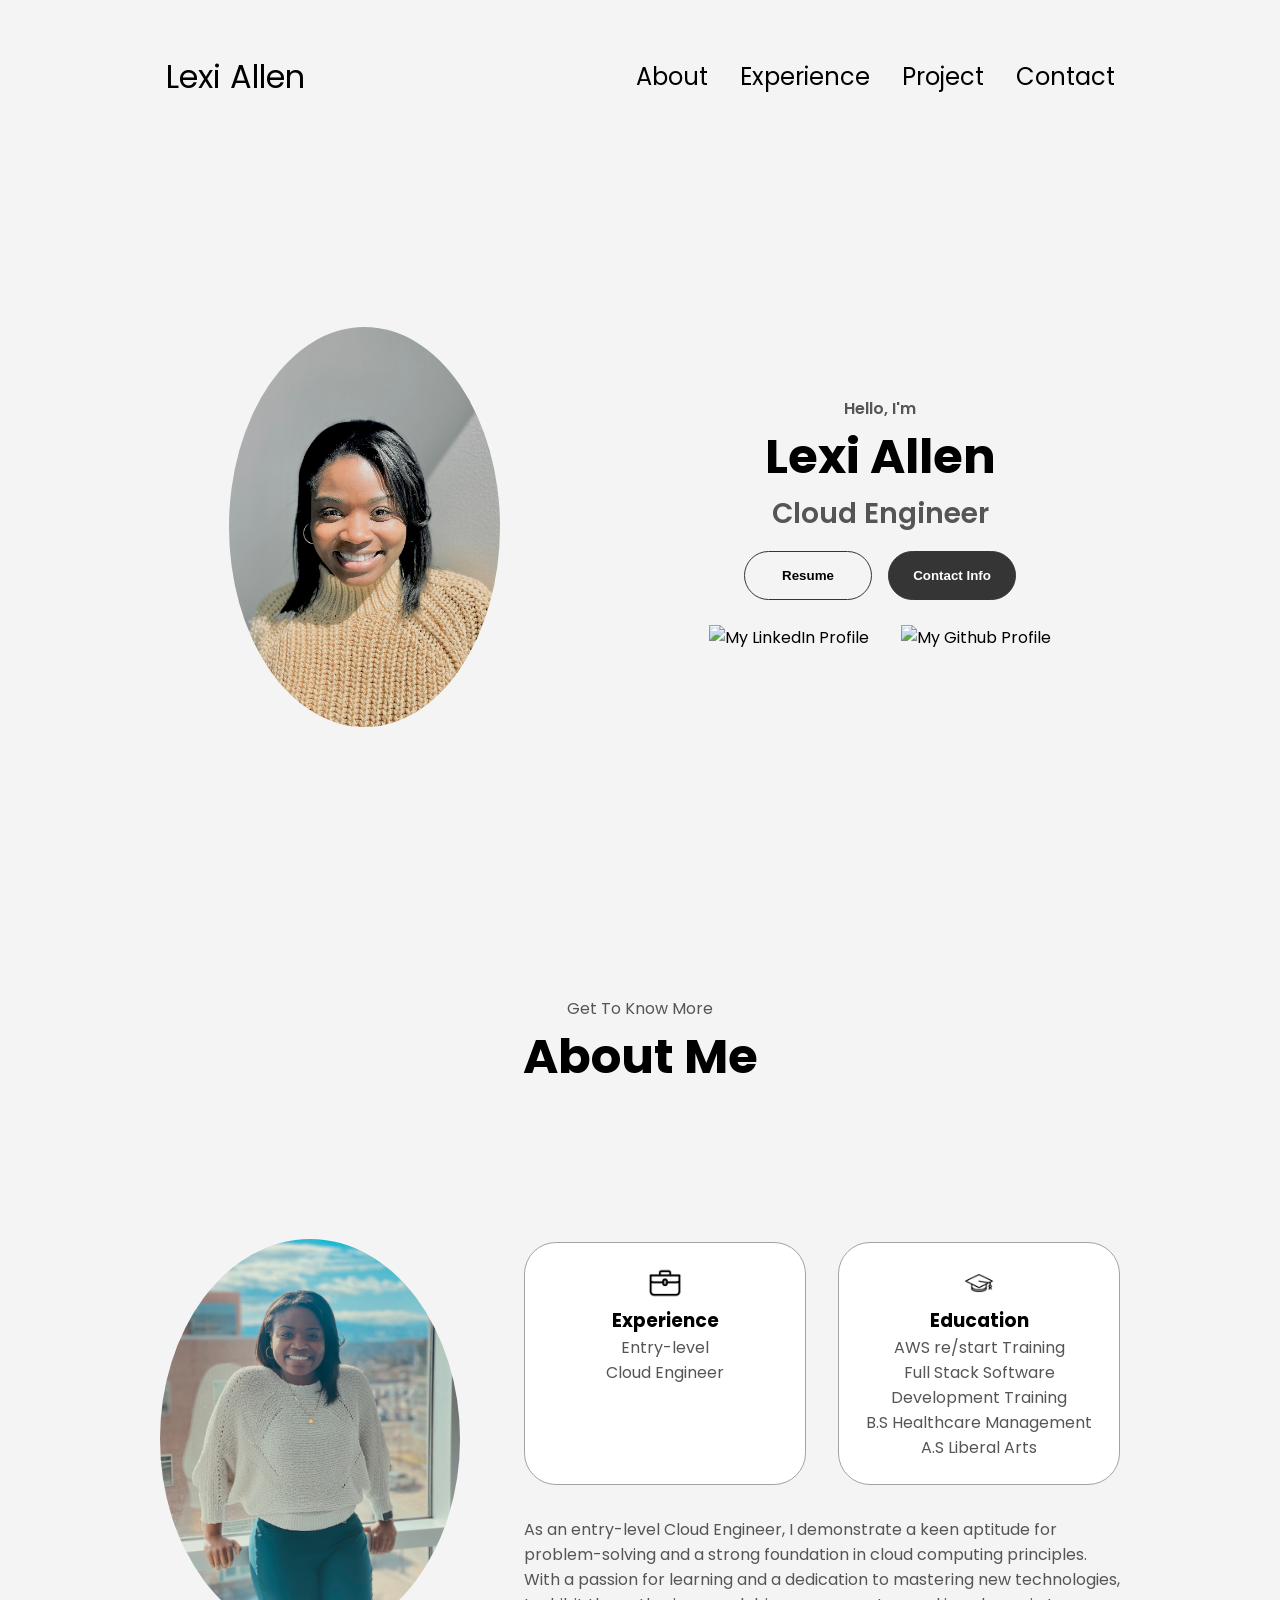
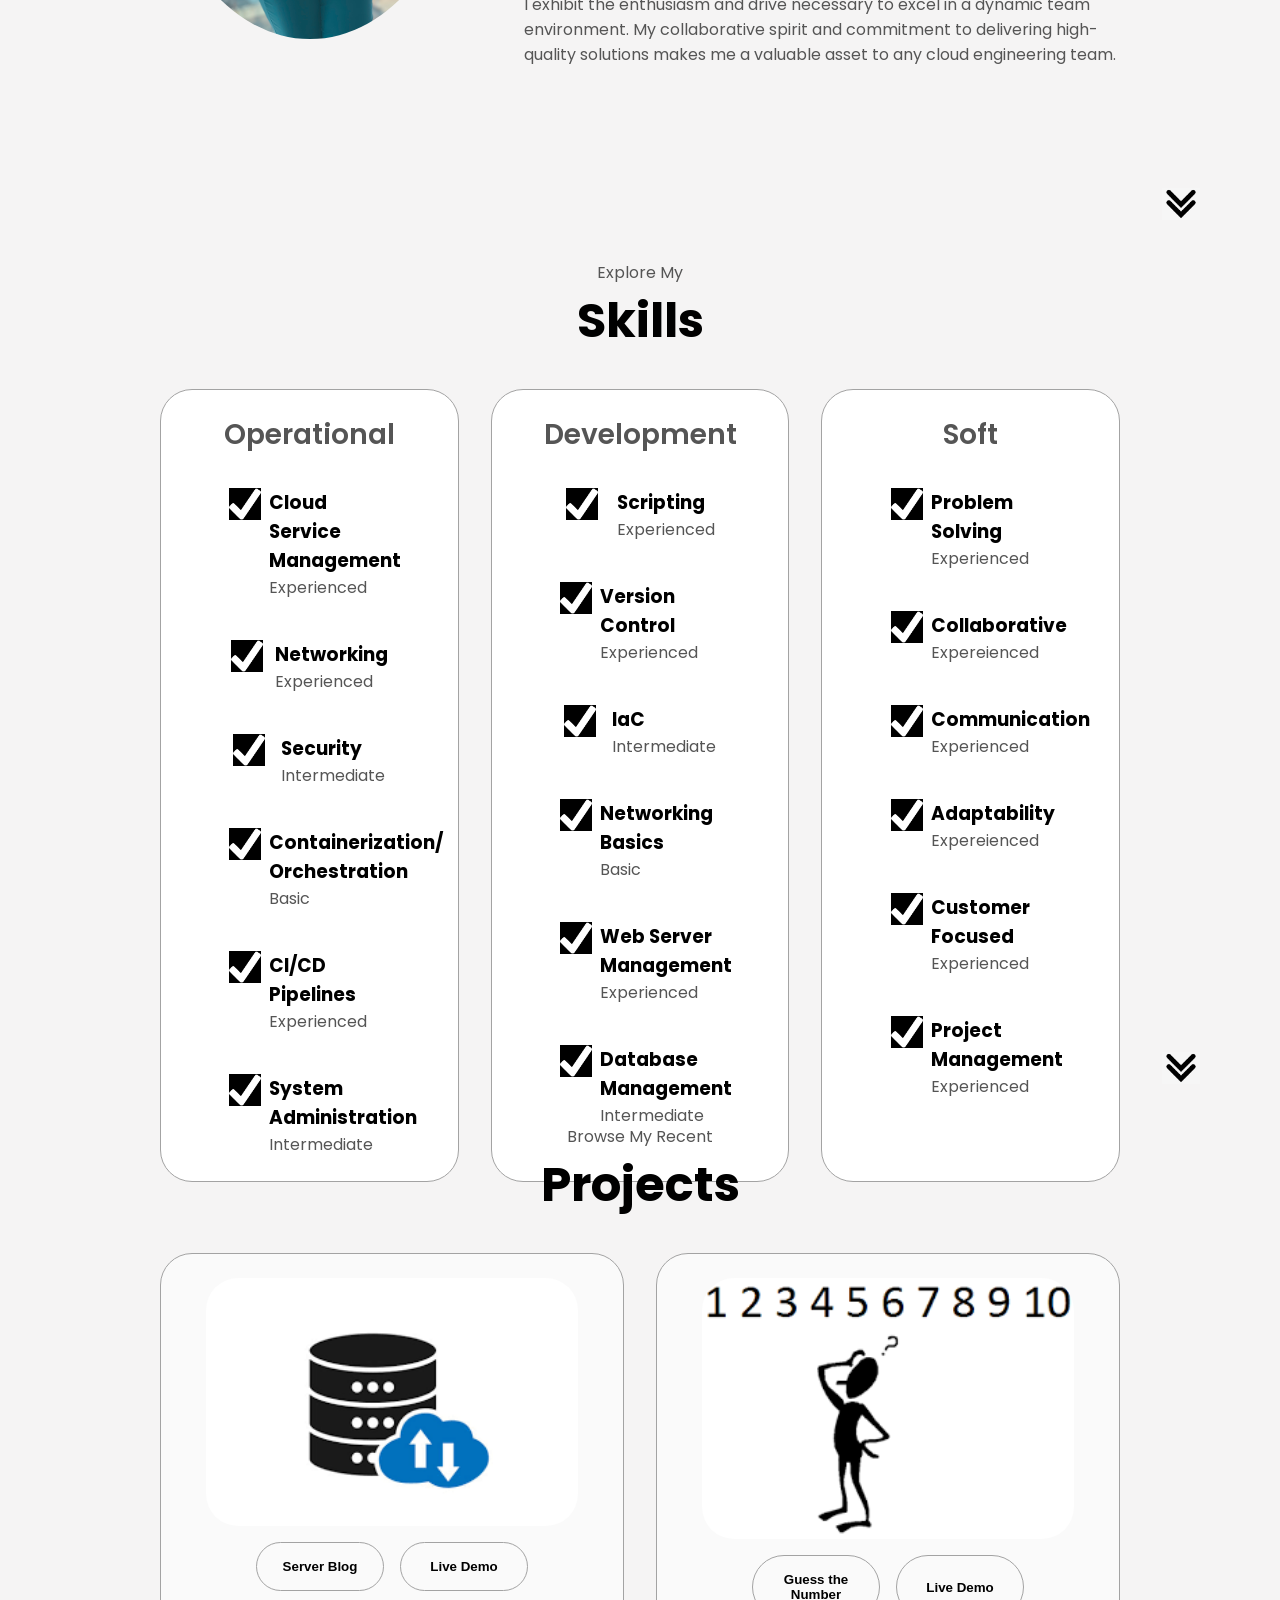
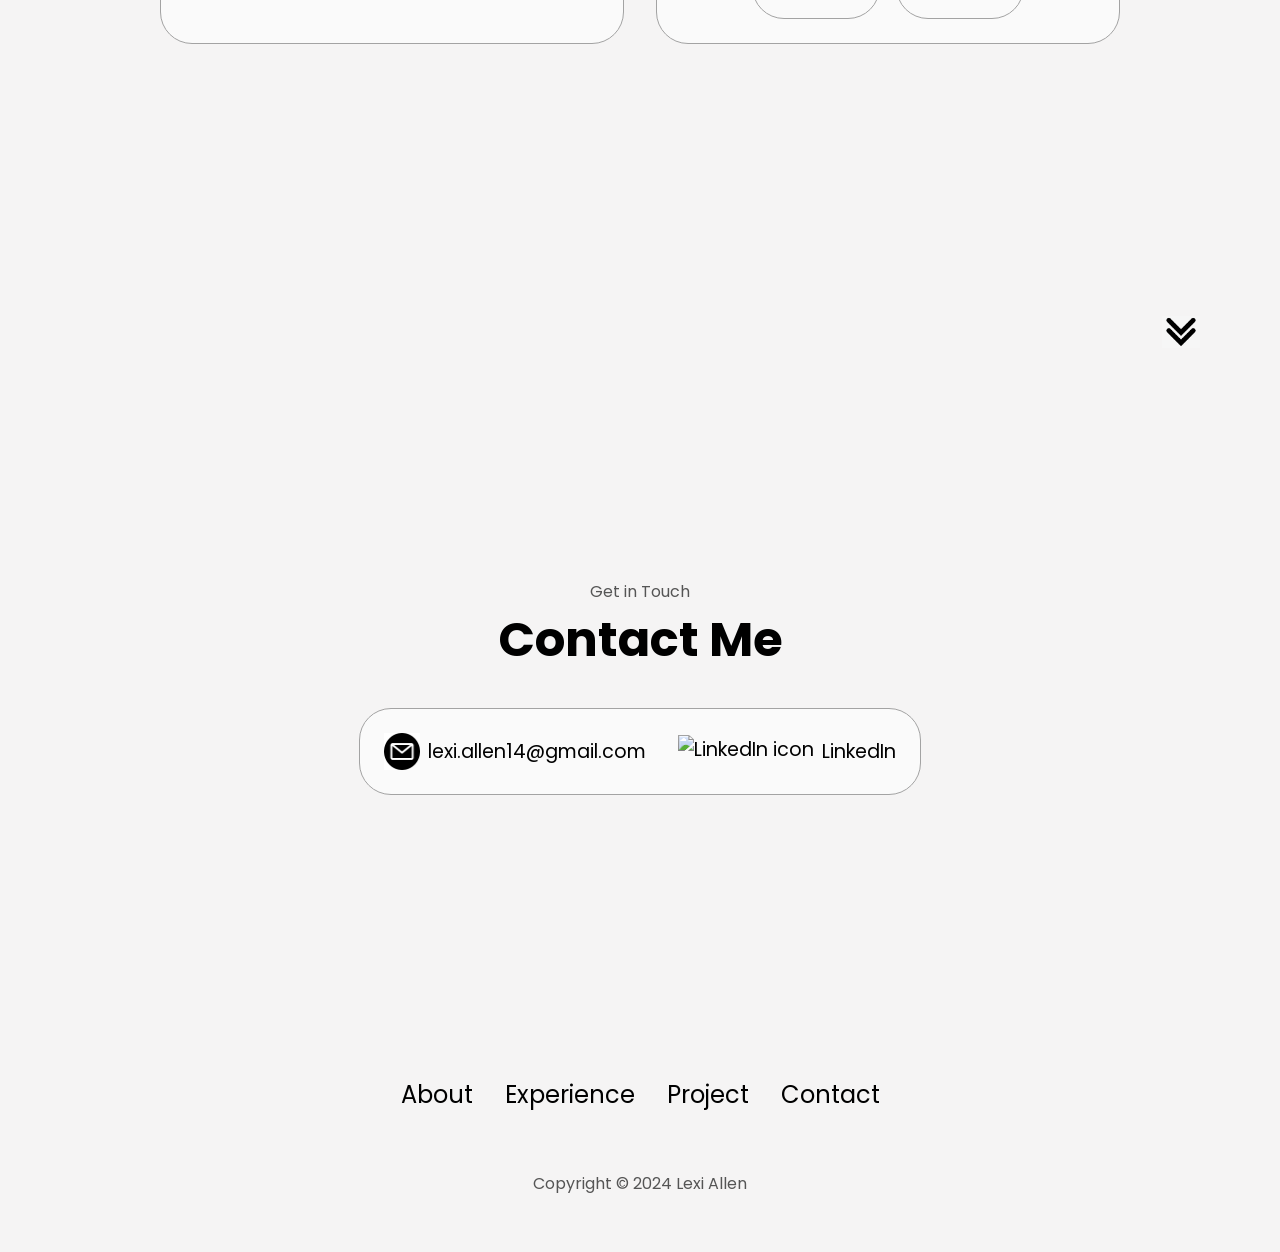
==== commit 42606613: "Update index.html Updates to skills" ====
--- a/index.html
+++ b/index.html
@@ -120,27 +120,27 @@
                     class="icon"
                     />
                     <div>
-                        <h3>Infrastructure Management</h3>
-                        <p>Experienced</p>
-                    </div>
-                </article>
-                <article>
-                    <img src="../assets/checkmark.png" 
-                    alt="Experience icon" 
-                    class="icon"
-                    />
-                    <div>
-                        <h3>Configuration Management</h3>
-                        <p>Experienced</p>
-                    </div>
-                </article>
-                <article>
-                    <img src="../assets/checkmark.png" 
-                    alt="Experience icon" 
-                    class="icon"
-                    />
-                    <div>
-                        <h3>Monitoring and Logging</h3>
+                        <h3>Cloud Service Management</h3>
+                        <p>Experienced</p>
+                    </div>
+                </article>
+                <article>
+                    <img src="../assets/checkmark.png" 
+                    alt="Experience icon" 
+                    class="icon"
+                    />
+                    <div>
+                        <h3>Networking</h3>
+                        <p>Experienced</p>
+                    </div>
+                </article>
+                <article>
+                    <img src="../assets/checkmark.png" 
+                    alt="Experience icon" 
+                    class="icon"
+                    />
+                    <div>
+                        <h3>Security</h3>
                         <p>Intermediate</p>
                     </div>
                 </article>
@@ -170,7 +170,7 @@
                     class="icon"
                     />
                     <div>
-                        <h3>Security</h3>
+                        <h3>System Administration</h3>
                         <p>Intermediate</p>
                     </div>
                 </article>
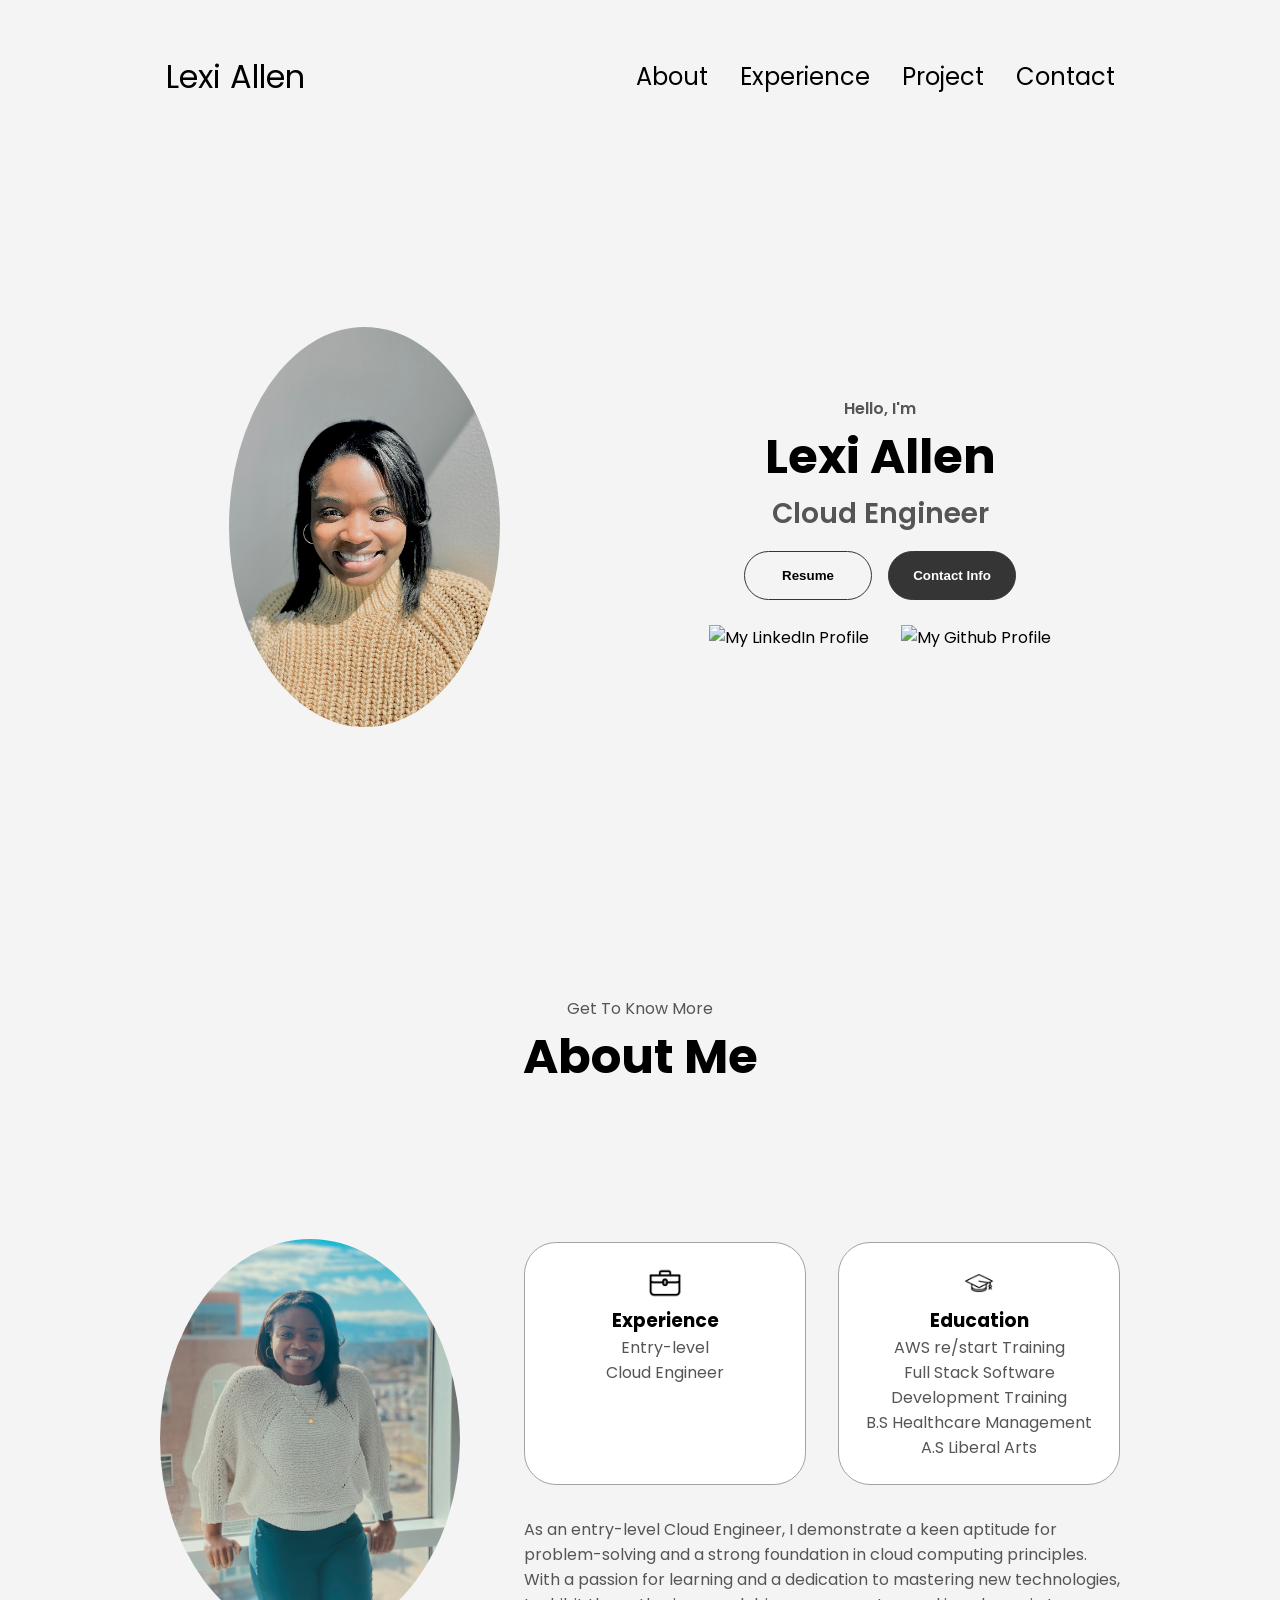
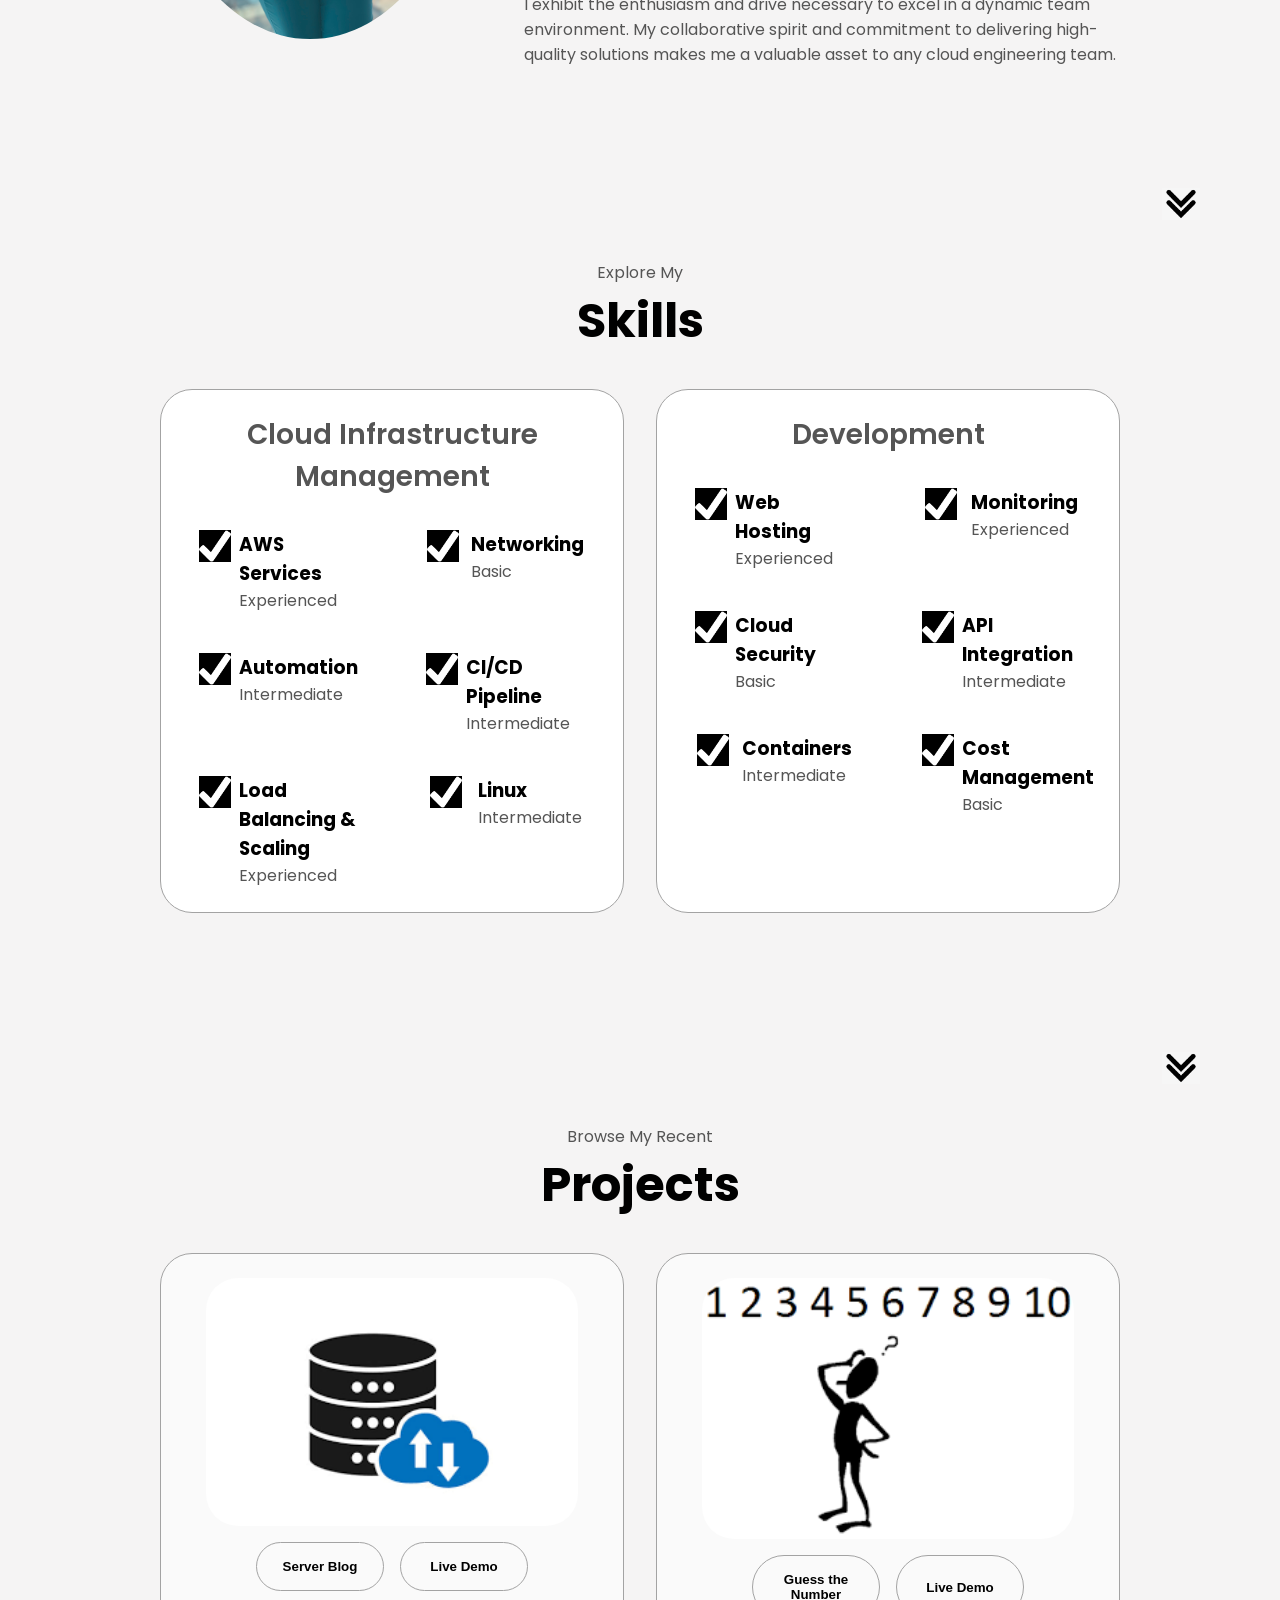
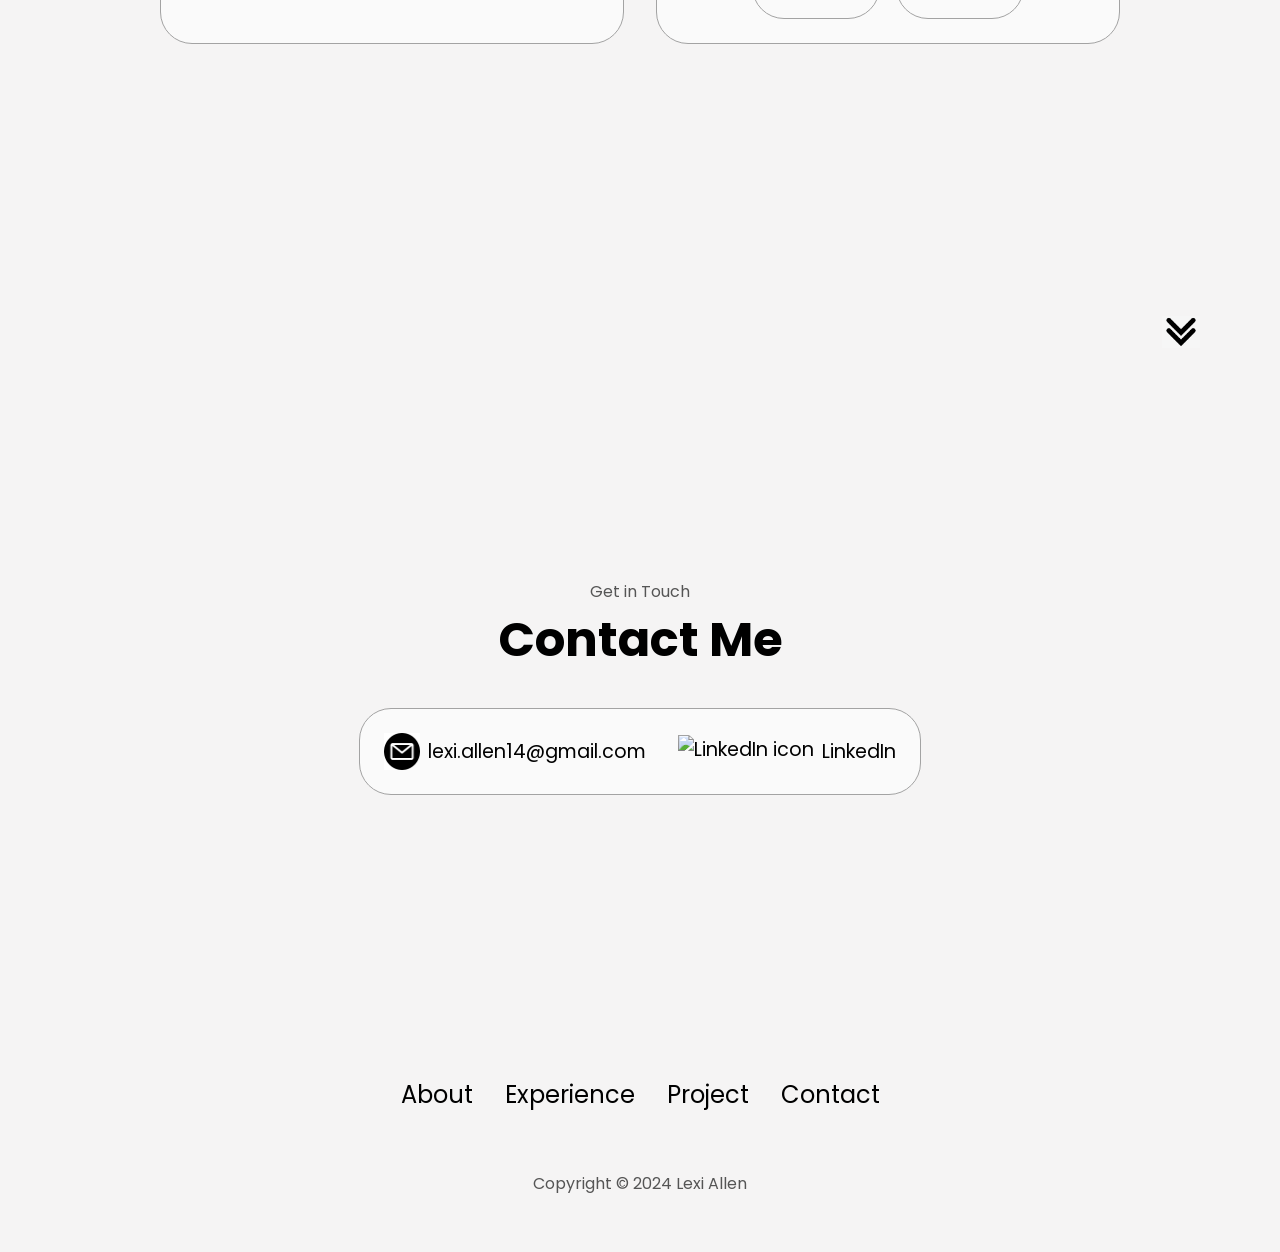
==== commit 4145a71b: "Update index.html updated my skills" ====
--- a/index.html
+++ b/index.html
@@ -112,7 +112,7 @@
 <div class="experience-details-container">
     <div class="about-containers">
         <div class="details-container">
-            <h2 class="experience-sub-title">Operational</h2>
+            <h2 class="experience-sub-title">Cloud Infrastructure Management</h2>
             <div class="article-container">
                 <article>
                     <img src="../assets/checkmark.png" 
@@ -120,7 +120,7 @@
                     class="icon"
                     />
                     <div>
-                        <h3>Cloud Service Management</h3>
+                        <h3>AWS Services</h3>
                         <p>Experienced</p>
                     </div>
                 </article>
@@ -131,6 +131,36 @@
                     />
                     <div>
                         <h3>Networking</h3>
+                        <p>Basic</p>
+                    </div>
+                </article>
+                <article>
+                    <img src="../assets/checkmark.png" 
+                    alt="Experience icon" 
+                    class="icon"
+                    />
+                    <div>
+                        <h3>Automation</h3>
+                        <p>Intermediate</p>
+                    </div>
+                </article>
+                <article>
+                    <img src="../assets/checkmark.png" 
+                    alt="Experience icon" 
+                    class="icon"
+                    />
+                    <div>
+                        <h3>CI/CD Pipeline</h3>
+                        <p>Intermediate</p>
+                    </div>
+                </article>
+                <article>
+                    <img src="../assets/checkmark.png" 
+                    alt="Experience icon" 
+                    class="icon"
+                    />
+                    <div>
+                        <h3>Load Balancing & Scaling</h3>
                         <p>Experienced</p>
                     </div>
                 </article>
@@ -140,37 +170,7 @@
                     class="icon"
                     />
                     <div>
-                        <h3>Security</h3>
-                        <p>Intermediate</p>
-                    </div>
-                </article>
-                <article>
-                    <img src="../assets/checkmark.png" 
-                    alt="Experience icon" 
-                    class="icon"
-                    />
-                    <div>
-                        <h3>Containerization/<br>Orchestration</h3>
-                        <p>Basic</p>
-                    </div>
-                </article>
-                <article>
-                    <img src="../assets/checkmark.png" 
-                    alt="Experience icon" 
-                    class="icon"
-                    />
-                    <div>
-                        <h3>CI/CD Pipelines</h3>
-                        <p>Experienced</p>
-                    </div>
-                </article>
-                <article>
-                    <img src="../assets/checkmark.png" 
-                    alt="Experience icon" 
-                    class="icon"
-                    />
-                    <div>
-                        <h3>System Administration</h3>
+                        <h3>Linux</h3>
                         <p>Intermediate</p>
                     </div>
                 </article>
@@ -185,7 +185,7 @@
                     class="icon"
                     />
                     <div>
-                        <h3>Scripting</h3>
+                        <h3>Web Hosting</h3>
                         <p>Experienced</p>
                     </div>
                 </article>
@@ -195,7 +195,7 @@
                     class="icon"
                     />
                     <div>
-                        <h3>Version Control</h3>
+                        <h3>Monitoring</h3>
                         <p>Experienced</p>
                     </div>
                 </article>
@@ -205,17 +205,7 @@
                     class="icon"
                     />
                     <div>
-                        <h3>IaC</h3>
-                        <p>Intermediate</p>
-                    </div>
-                </article>
-                <article>
-                    <img src="../assets/checkmark.png" 
-                    alt="Experience icon" 
-                    class="icon"
-                    />
-                    <div>
-                        <h3>Networking Basics</h3>
+                        <h3>Cloud Security</h3>
                         <p>Basic</p>
                     </div>
                 </article>
@@ -225,86 +215,32 @@
                     class="icon"
                     />
                     <div>
-                        <h3>Web Server Management</h3>
-                        <p>Experienced</p>
-                    </div>
-                </article>
-                <article>
-                    <img src="../assets/checkmark.png" 
-                    alt="Experience icon" 
-                    class="icon"
-                    />
-                    <div>
-                        <h3>Database Management</h3>
-                        <p>Intermediate</p>
-                    </div>
-                </article>
-            </div>
-        </div>
-        <div class="details-container">
-            <h2 class="experience-sub-title">Soft</h2>
-            <div class="article-container">
-                <article>
-                    <img src="../assets/checkmark.png" 
-                    alt="Experience icon" 
-                    class="icon"
-                    />
-                    <div>
-                        <h3>Problem Solving</h3>
-                        <p>Experienced</p>
-                    </div>
-                </article>
-                <article>
-                    <img src="../assets/checkmark.png" 
-                    alt="Experience icon" 
-                    class="icon"
-                    />
-                    <div>
-                        <h3>Collaborative</h3>
-                        <p>Expereienced</p>
-                    </div>
-                </article>
-                <article>
-                    <img src="../assets/checkmark.png" 
-                    alt="Experience icon" 
-                    class="icon"
-                    />
-                    <div>
-                        <h3>Communication</h3>
-                        <p>Experienced</p>
-                    </div>
-                </article>
-                <article>
-                    <img src="../assets/checkmark.png" 
-                    alt="Experience icon" 
-                    class="icon"
-                    />
-                    <div>
-                        <h3>Adaptability</h3>
-                        <p>Expereienced</p>
-                    </div>
-                </article>
-                <article>
-                    <img src="../assets/checkmark.png" 
-                    alt="Experience icon" 
-                    class="icon"
-                    />
-                    <div>
-                        <h3>Customer Focused</h3>
-                        <p>Experienced</p>
-                    </div>
-                </article>
-                <article>
-                    <img src="../assets/checkmark.png" 
-                    alt="Experience icon" 
-                    class="icon"
-                    />
-                    <div>
-                        <h3>Project Management</h3>
-                        <p>Experienced</p>
-                    </div>
-                </article>
-            </div>
+                        <h3>API Integration</h3>
+                        <p>Intermediate</p>
+                    </div>
+                </article>
+                <article>
+                    <img src="../assets/checkmark.png" 
+                    alt="Experience icon" 
+                    class="icon"
+                    />
+                    <div>
+                        <h3>Containers</h3>
+                        <p>Intermediate</p>
+                    </div>
+                </article>
+                <article>
+                    <img src="../assets/checkmark.png" 
+                    alt="Experience icon" 
+                    class="icon"
+                    />
+                    <div>
+                        <h3>Cost Management</h3>
+                        <p>Basic</p>
+                    </div>
+                </article>
+            </div>
+        </div>
     </div>
 </div>
 </div>
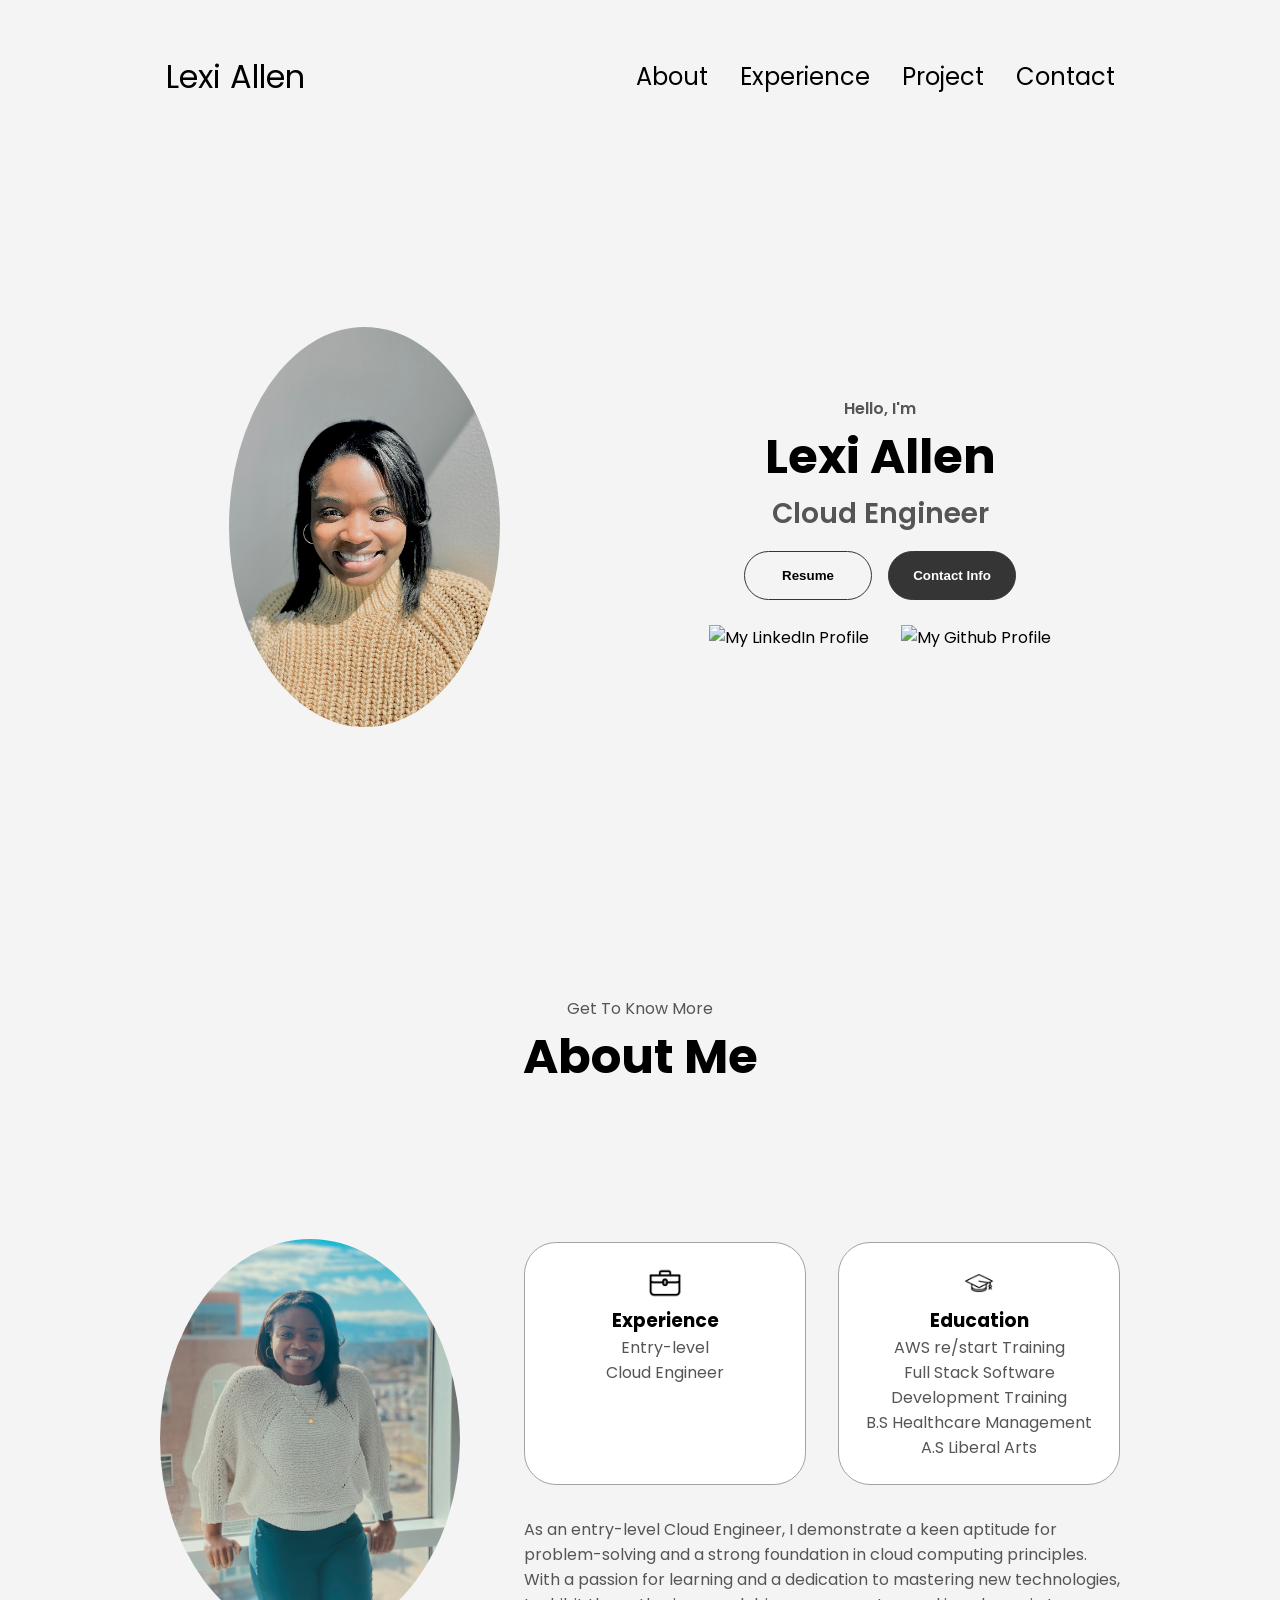
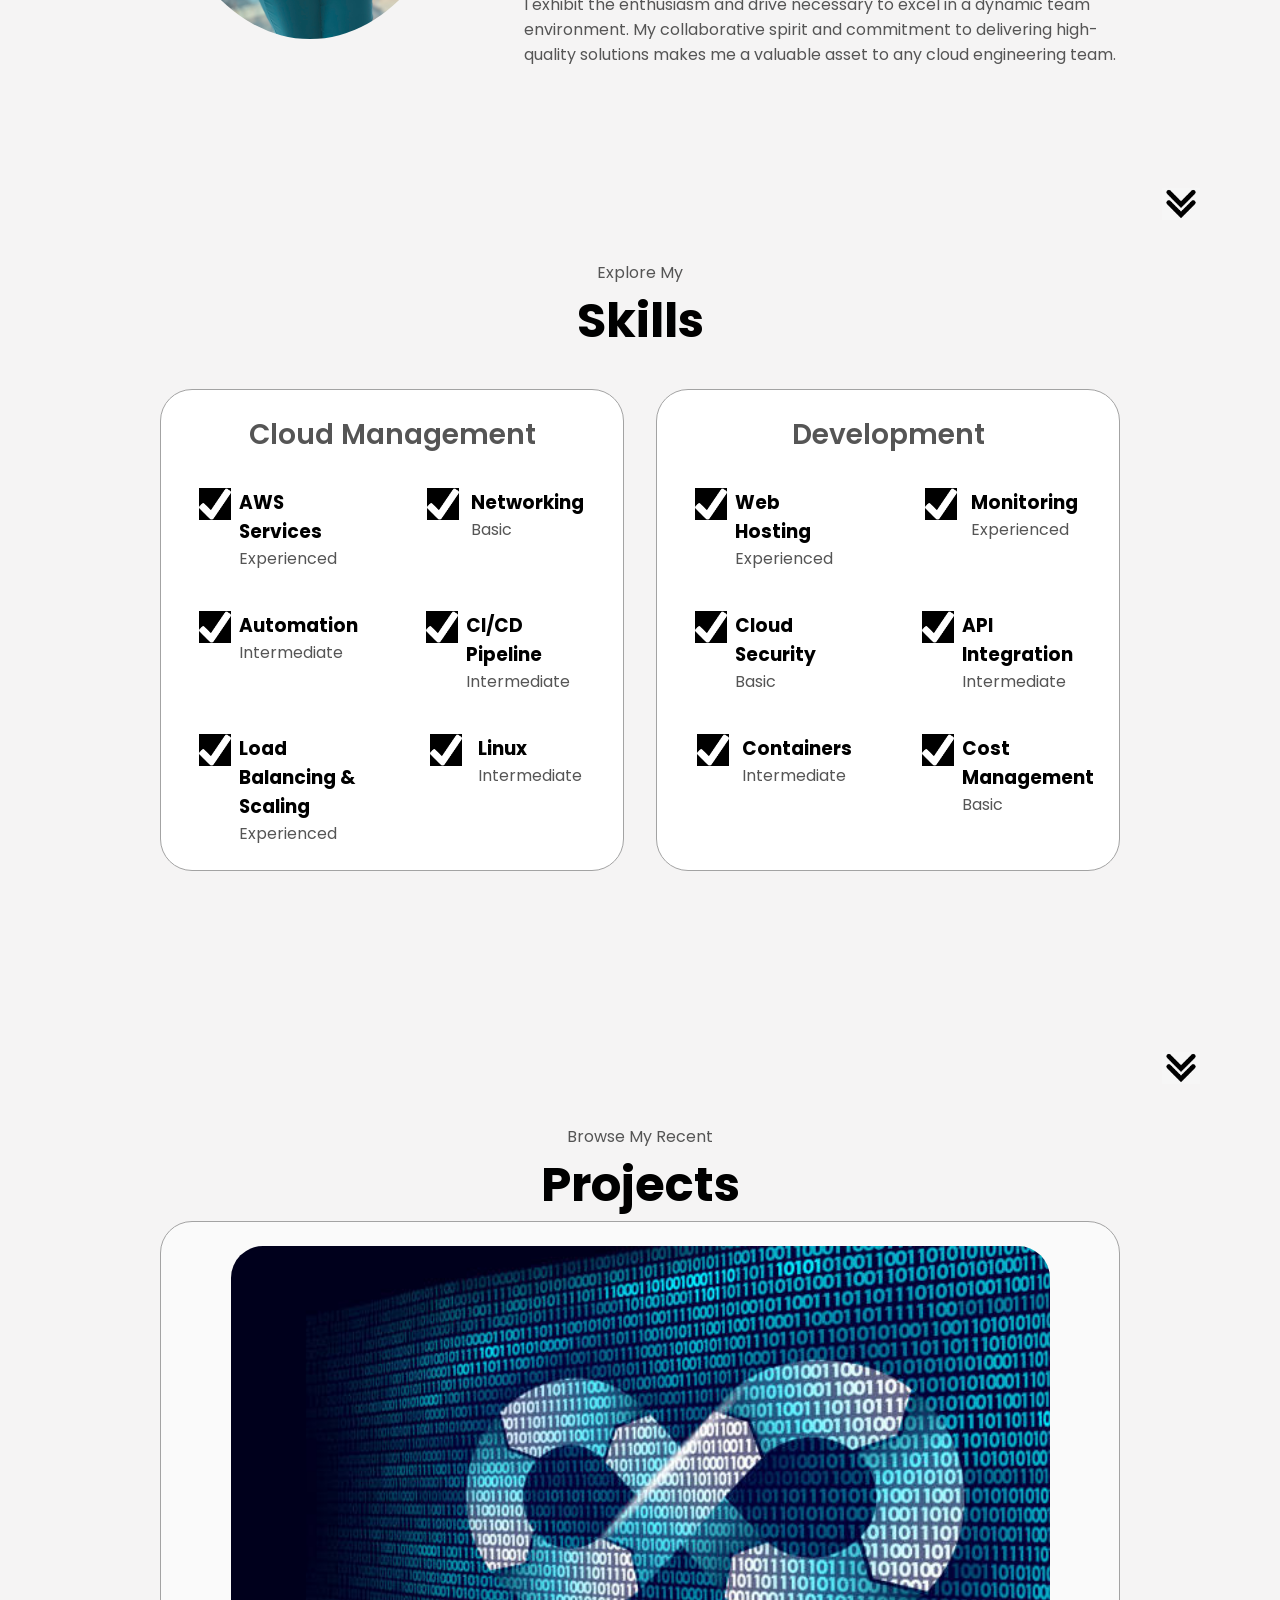
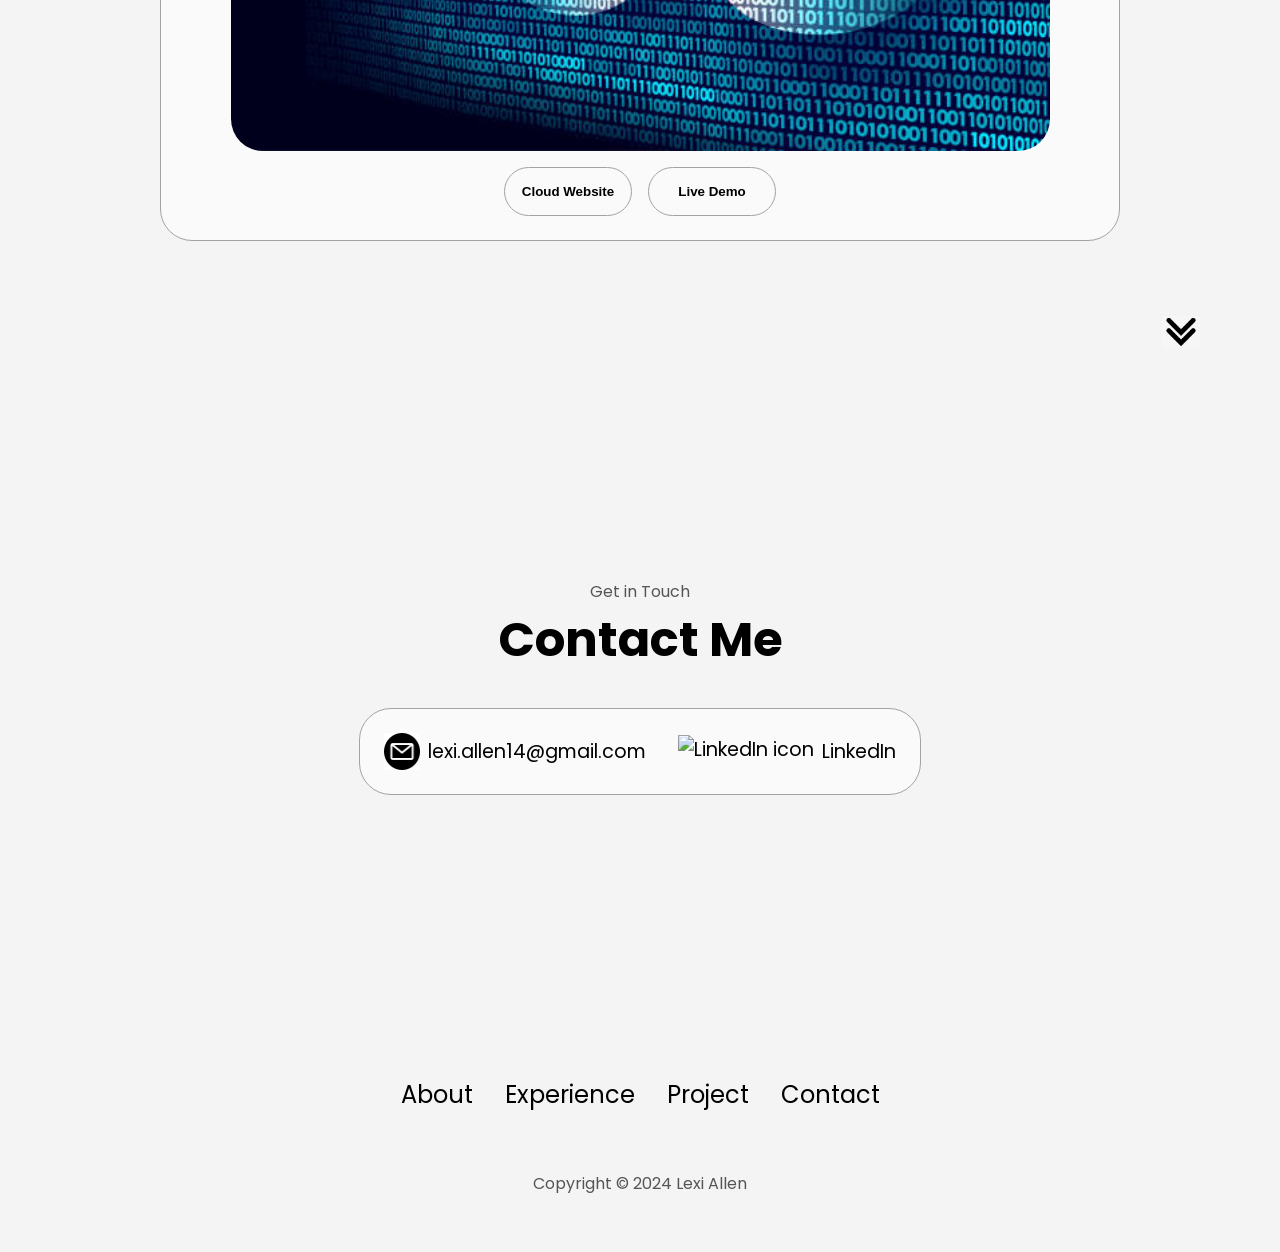
==== commit 83991a36: "saving before update the demo" ====
--- a/index.html
+++ b/index.html
@@ -112,7 +112,7 @@
 <div class="experience-details-container">
     <div class="about-containers">
         <div class="details-container">
-            <h2 class="experience-sub-title">Cloud Infrastructure Management</h2>
+            <h2 class="experience-sub-title">Cloud Management</h2>
             <div class="article-container">
                 <article>
                     <img src="../assets/checkmark.png" 
@@ -255,7 +255,7 @@
     <p class="section__text__p1">Browse My Recent</p>
     <h1 class="title">Projects</h1>
     <div class="experience-details-container">
-        <div class="about-containers">
+        <!-- <div class="about-containers">
         <div class="details-container color-container">
             <div class="article-container">
                 <img
@@ -271,18 +271,18 @@
                 <button class="btn btn-color-2 project-btn" onclick="location.href='https://github.com/lexicoder11/server-blog'">Live Demo     
                 </button>
             </div>
-        </div> 
+        </div>  -->
         <div class="details-container color-container">
             <div class="article-container">
                 <img
-                src="../assets/guess.png"
+                src="../assets/dev.jpeg"
                 alt="Project 2"
                 class="project-img"
                 >
             </div>
             <h2 class="experience-sub-title project-title"></h2>
             <div class="btn-container">
-                <button class="btn btn-color-2 project-btn" onclick="location.href='https://github.com/lexicoder11/Guess-the-numbers.git'">Guess the Number     
+                <button class="btn btn-color-2 project-btn" onclick="location.href='https://github.com/lexicoder11/web-container-project'">Cloud Website     
                 </button>
                 <button class="btn btn-color-2 project-btn" onclick="location.href='https://github.com/lexicoder11/Guess-the-numbers.git'">Live Demo     
                 </button>
